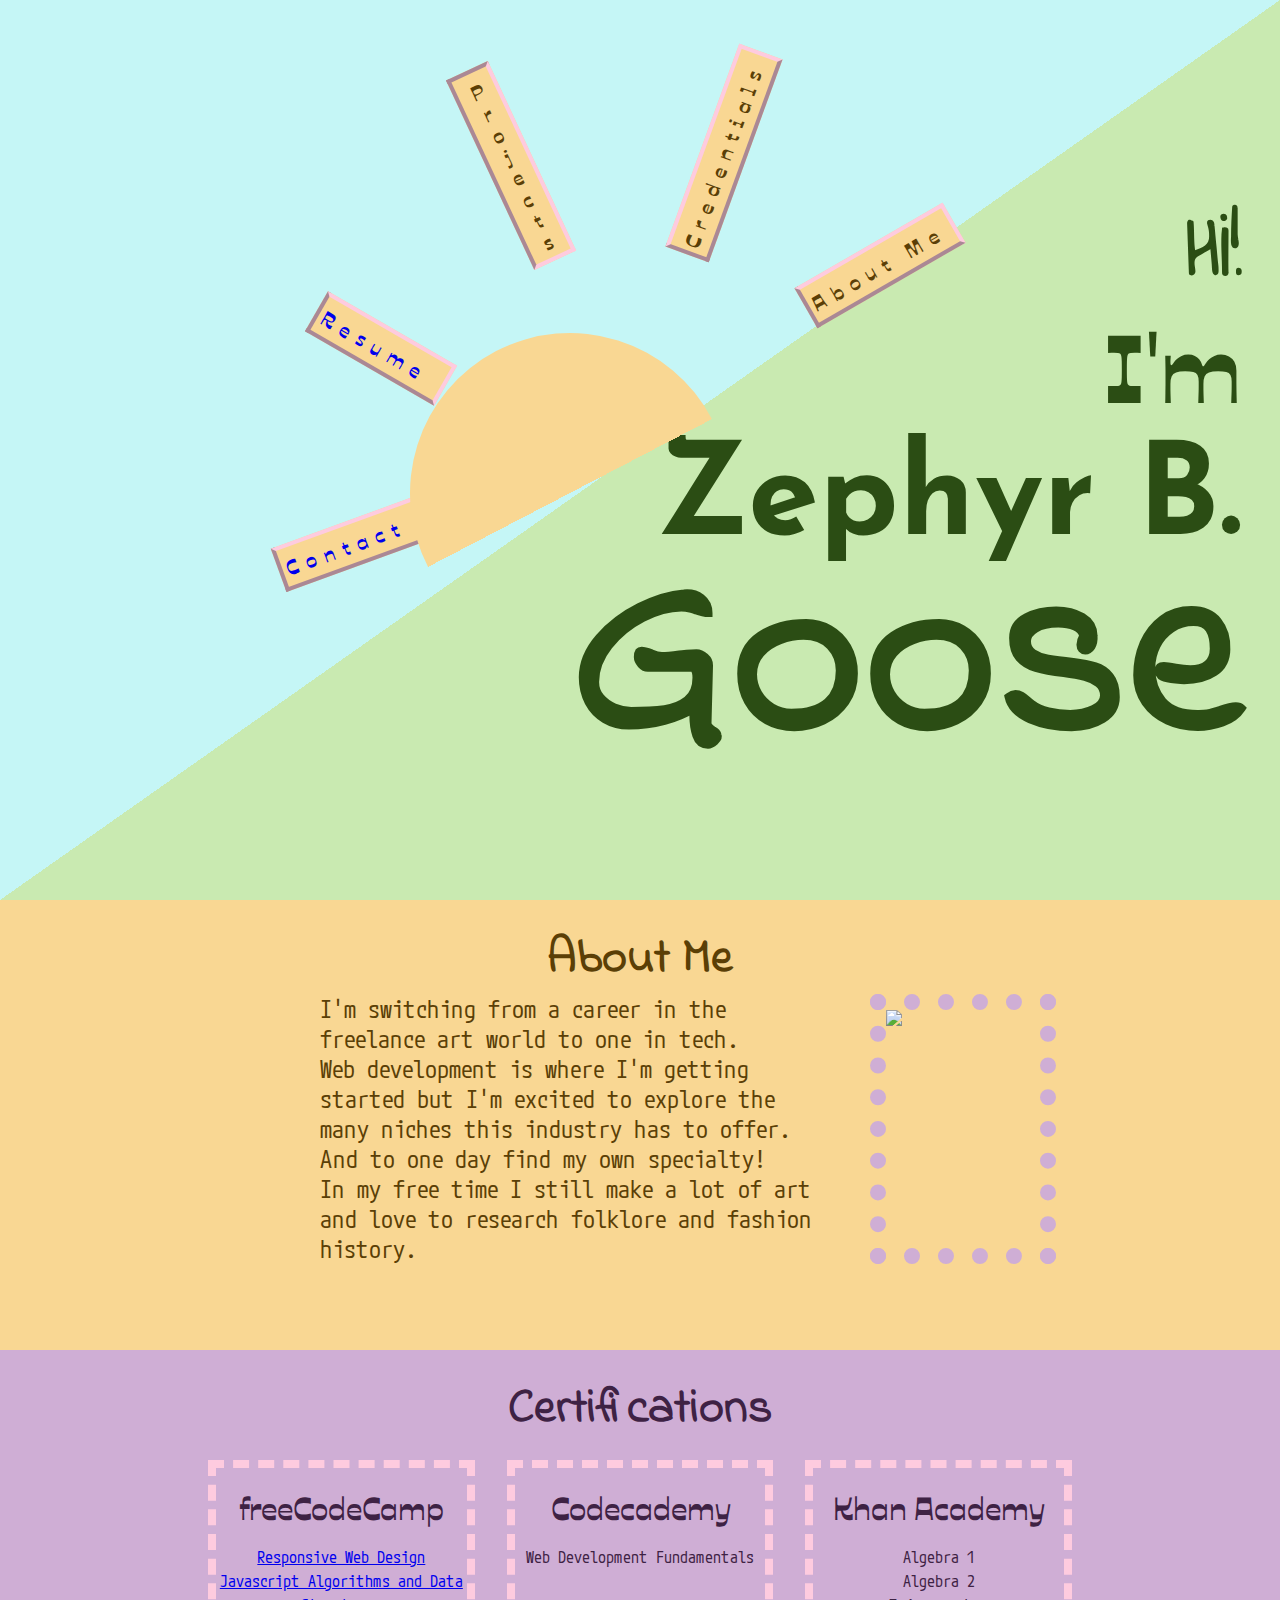
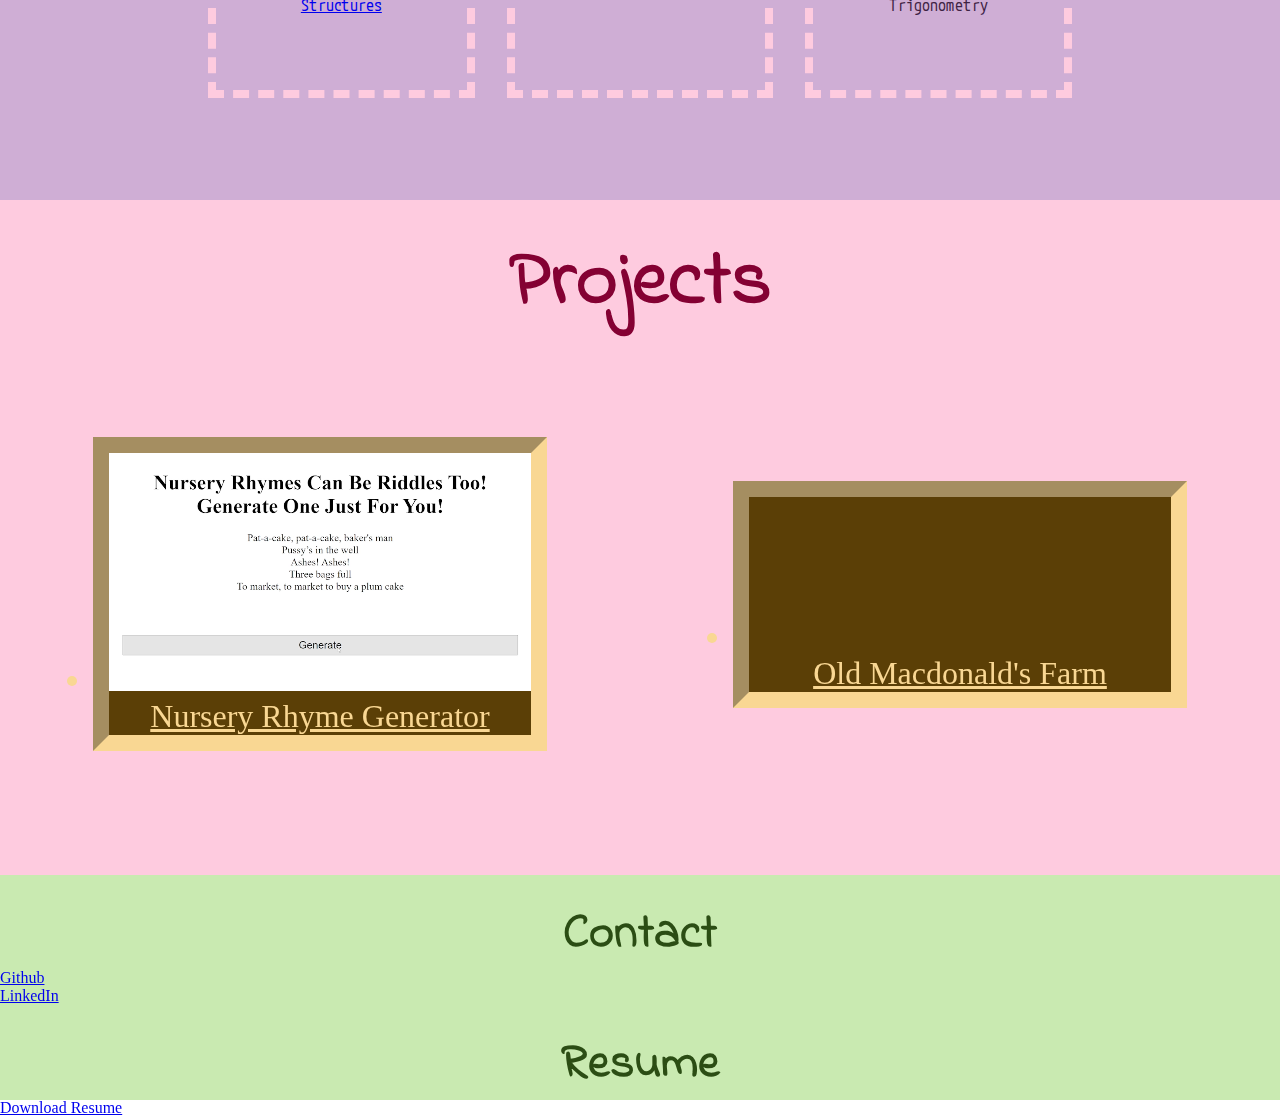
==== index.html @ ecc2b5ef "Remove php form template (for now)" ====
<!DOCTYPE html>
<html lang="en">
    <head>
        <title>Zephyr B. Goose Portfolio</title>
        <meta charset="UTF-8">
        <meta name="viewport" content="width=device-width, initial-scale=1">
        <link rel="stylesheet" href="./styles.css">
        <link rel="preconnect" href="https://fonts.googleapis.com">
<link rel="preconnect" href="https://fonts.gstatic.com" crossorigin>
<link href="https://fonts.googleapis.com/css2?family=Indie+Flower&family=Josefin+Sans:ital,wght@0,100..700;1,100..700&family=M+PLUS+1+Code:wght@100..700&family=Ojuju:wght@200..800&family=Shadows+Into+Light&display=swap" rel="stylesheet">
    </head>
    <body>
        <header>
            <section class="sun">
            <nav>
                <ul>
                    <li id="about-nav">About Me</li>
                    <li id="credentials-nav">Credentials</li>
                    <li id="projects-nav">Projects
                    </li>
                    <li id="resume-nav"><a href="./images/Zephyr Goose Resume.pdf">Resume</a></li>
                    <li id="contact-nav"><a href="./contact/contact.html">Contact</a></li>
                </ul>
            </nav>
            <div id="sun-circle"></div>
        </section>
            <h1>
                Hi!
                <br>
                 <span id="im">I'm</span> 
                 <br>
                 <span id='zephyr'>Zephyr B. 
                    <br>
                    <span id="goose">Goose</span></h1>
                 </h1>
        </header>
        <main>
            <section id="about">
                <h2>About Me</h2>
                <article>
                <p>I'm switching from a career in the freelance art world to one in tech.
                    <br>
                    Web development is where I'm getting started 
                    but I'm excited to explore the many niches this industry has to offer. 
                    And to one day find my own specialty!
                    <br>
                    In my free time I still make a lot of art 
                    and love to research folklore and fashion history.
                </p>
                <img id="headshot" src="./images/me/portfolio-pic.jpg">
            </article>
            </section>
            <section id="certifications">
                <h2>Certifications</h2>
                <article id="credentials-block">
                    <div id="freecodecamp">
                        <h3>freeCodeCamp</h3>
                        <ul>
                            <li>
                                <a href="https://www.freecodecamp.org/certification/zephyrbgoose/responsive-web-design">Responsive Web Design</a>
                            </li>
                            <li>
                                <a href="https://www.freecodecamp.org/certification/zephyrbgoose/javascript-algorithms-and-data-structures">Javascript Algorithms and Data Structures</a>
                            </li>
                        </ul>
                    </div>
                    <div id="codecademy">
                    <h3>Codecademy</h3>
                    <ul>
                        <li>Web Development Fundamentals</li>
                    </ul>
                </div>
        
                <div id="khanacademy">
                    <h3>Khan Academy</h3>
                    <ul>
                        <li>Algebra 1</li>
                        <li>Algebra 2</li>
                        <li>Trigonometry</li>
                    </ul>
                </div>
            </article>
            </section>
            <section id="projects">
                <h2>Projects</h2>
                <ul>
                    <li>
                        <a href='./clownBlessingsGenerator/index.html'>
<!--a href='https://github.com/ZephyrBGoose/clownBlessingsGenerator/tree/main'
                        target="_blank"-->
                        <video loop autoplay muted class="video">
                            <source src="./images/projects/riddleGenerator.mp4" type="video/mp4">
                        </video>
                        
                            Nursery Rhyme Generator
                        </a></li>
                    <li>
                        <a href="./old macdonald's farm/index.html">
                        <!--a href='https://github.com/ZephyrBGoose/Old-Macdonald-s-Farm/tree/main'
                        target="_blank"-->
                        <video loop autoplay muted class="video">
                            <source src="./images/projects/oldMacDonald.mp4" type="video/mp4">
                        </video>
                            Old Macdonald's Farm
                        </a></li>
                </ul>
                <img id="fullbody">
            </section>
        </main>
        <footer>
            <section id="contact">
                <h2>Contact</h2>
                <div id="email">
                </div>
                <div id="socials">
                    <ul>
                        <li><a href='https://github.com/ZephyrBGoose/'>Github</a></li>
                        <li><a href='https://www.linkedin.com/in/zephyrbgoose'>LinkedIn</a></li>
                    </ul>
                </div>
            </section>
            <section id="resume">
                <h2>Resume</h2>
                <a href="./images/Zephyr Goose Resume.pdf" target="_blank">Download Resume</a>
            </section>
        </footer>
        <script src="./script.js"></script>
    </body>
</html>

<!--https://www.codementor.io/learn-programming/12-important-things-to-include-in-web-dev-portfolios-->
---- styles.css ----
:root {
    --light-orange: #f9d793;
    --light-blue: #c5f6f6;
    --light-green: #c9eab1;
    --light-purple: #cfaed5;
    --light-pink: #fecbdf;
    /*dark colors*/
    --dark-orange: #5B3F06;
    --dark-blue: #115555;
    --dark-green: #2B4D14;
    --dark-purple: #3E2244;
    --dark-pink: #840133;
    /*fonts*/
    --normal: 'M PLUS 1 Code', monospace;
    --hand-written-1: 'Indie Flower', cursive; 
    --hand-written-2: 'Shadows Into Light', cursive;
    --block-1: 'Ojuju', sans-serif;
    --block-2: 'Josefin Sans', sans-serif;
    overflow-x: hidden;
    margin: 0;

}

* {
    margin: 0;
    padding: 0;
    vertical-align: baseline;
    background: transparent;
    font-size: 16px;
}


/*header*/

header {
    background-color: var(--light-blue);
    color: var(--dark-blue);
    height: 100vh;
    background-image: linear-gradient(to bottom right, var(--light-blue) 50%, var(--light-green) 50%);
    
}

nav {
    display: inline;
    position: absolute;
    font-family: var(--block-1);
}

nav ul {
    margin: 0 5rem;
    height: 100vh;
}

nav ul li {
    writing-mode: vertical-rl;
text-orientation: upright;
letter-spacing: -0.4rem;
border: 0.25rem inset var(--light-pink);
display: inline;
background-color: var(--light-orange);
    color: var(--dark-orange);
    rotate: -45deg;
    margin: 0 5rem;
    position: relative;
    padding: 0.25rem;
}

nav ul li, nav ul li a {
    font-size: 1.3rem;
    text-decoration: none;
    padding-bottom: 0.5rem;
    font-weight: bold;
}

#about-nav {
    rotate: -120deg;
    right: -73%;
    top: 10%;
    writing-mode: sideways;
    text-orientation: initial;
    letter-spacing: 0.5rem;
}

#credentials-nav {
    rotate: -160deg;
    right: -38%;
    writing-mode: sideways;
    text-orientation: initial;
    letter-spacing: 0.5rem;
}

#projects-nav {
    rotate: -25deg;
    right: 2.5%;
    top: 1%;
    writing-mode: vertical-rl;
text-orientation: upright;
letter-spacing: -0.4rem;
}

#resume-nav {
    rotate: -60deg;
    left: -35%;
    top: 18%;
    writing-mode: sideways;
    text-orientation: initial;
    letter-spacing: 0.5rem;
}

#contact-nav {
    rotate: -110deg;
    left: -58%;
    top: 40%;
    writing-mode: sideways;
text-orientation: initial;
letter-spacing: 0.5rem;
}

.sun {
    height: 100vh;
    width: 100vw;
    position: relative;
    top: 5%;
    right: 5%;
}

#sun-circle {
    width: 20rem;
    height: 20rem;
    border-radius: 50%;
    z-index: 1;
    position: relative;
    top: 32%;
    left: 37%;
    background-image: linear-gradient(to bottom right, var(--light-orange) 50%, transparent 50%);
    rotate: 17.5deg;
}

h1 {
    color: var(--dark-green);
    font-size: 5rem;
    text-align: right;
    position: relative;
    top: -80vh;
    right: 3vw;
    width: 100vw;
    height: 100vh;
    font-family: var(--hand-written-2);
}

#im {
    font-size: 6rem;
    font-family: var(--block-1);
    line-height: 0.75;
}

#zephyr {
    font-size: 8rem;
    font-family: var(--block-2);
    line-height: 1;
}

#goose {
    font-size: 16rem;
    font-family: var(--hand-written-1);
    line-height: 0.75;
}

/*main*/



h2 {
    margin-top: 0;
    padding-top: 1.5rem;
    font-size: 3rem;
    font-family: var(--hand-written-1);
    text-align: center;
}

img {
    width: 12%;
}

#about {
    background-color: var(--light-orange);
    color: var(--dark-orange);
    height: 50vh;
}

#about article {
    display: flex;
    
}

#about p {
    width: 40%;
    position: relative;
    left: 25%;
    font-family: var(--normal);
    font-size: 1.5rem;
}

#about img {
    position: relative;
    left: 28%;
    top: -20%;
    border: 1rem dotted var(--light-purple);
}

#certifications {
    background-color: var(--light-purple);
    color: var(--dark-purple);
    height: 50vh;
}

#credentials-block {
    width: 70%;
    height: 60%;
    display: flex;
    margin: 0 auto;
}

#credentials-block div {
    width: 33%;
    border: 0.5rem dashed var(--light-pink);
    margin: 1rem;
    text-align: center;
    list-style: none;
    padding-bottom: 1rem;
}

h3 {
    font-size: 2rem;
    font-family: var(--block-1);
    padding: 1rem;
}

#credentials-block ul {
    list-style-type: none;
}

#credentials-block li {
    font-size: 1rem;
    font-family: var(--normal);
    line-height: 1.5rem;
}

#projects {
    background-color: var(--light-pink);
    color: var(--dark-pink);
    height: 75vh;
}

#projects h2 {
    font-size: 5rem;
}

#projects ul {
    display: flex;
    justify-content: space-around;
    align-items: center;
    padding-bottom: 5rem;
    height: 75%;
}

#projects ul li {
    width: 33%;
    font-size: 2rem;
    text-align: center;
    border: 1rem inset var(--light-orange);
    background-color: var(--dark-orange);
    color: var(--light-orange);
}

#projects ul li a {
    font-size: 2rem;
    color: var(--light-orange);
}

#projects ul li a:visited {
    color: var(--light-orange)
}

video {
    width: 100%;
}

footer {
    background-color: var(--light-green);
    color: var(--dark-green);
    height: 25vh;
}
/*orange purple pink green*/
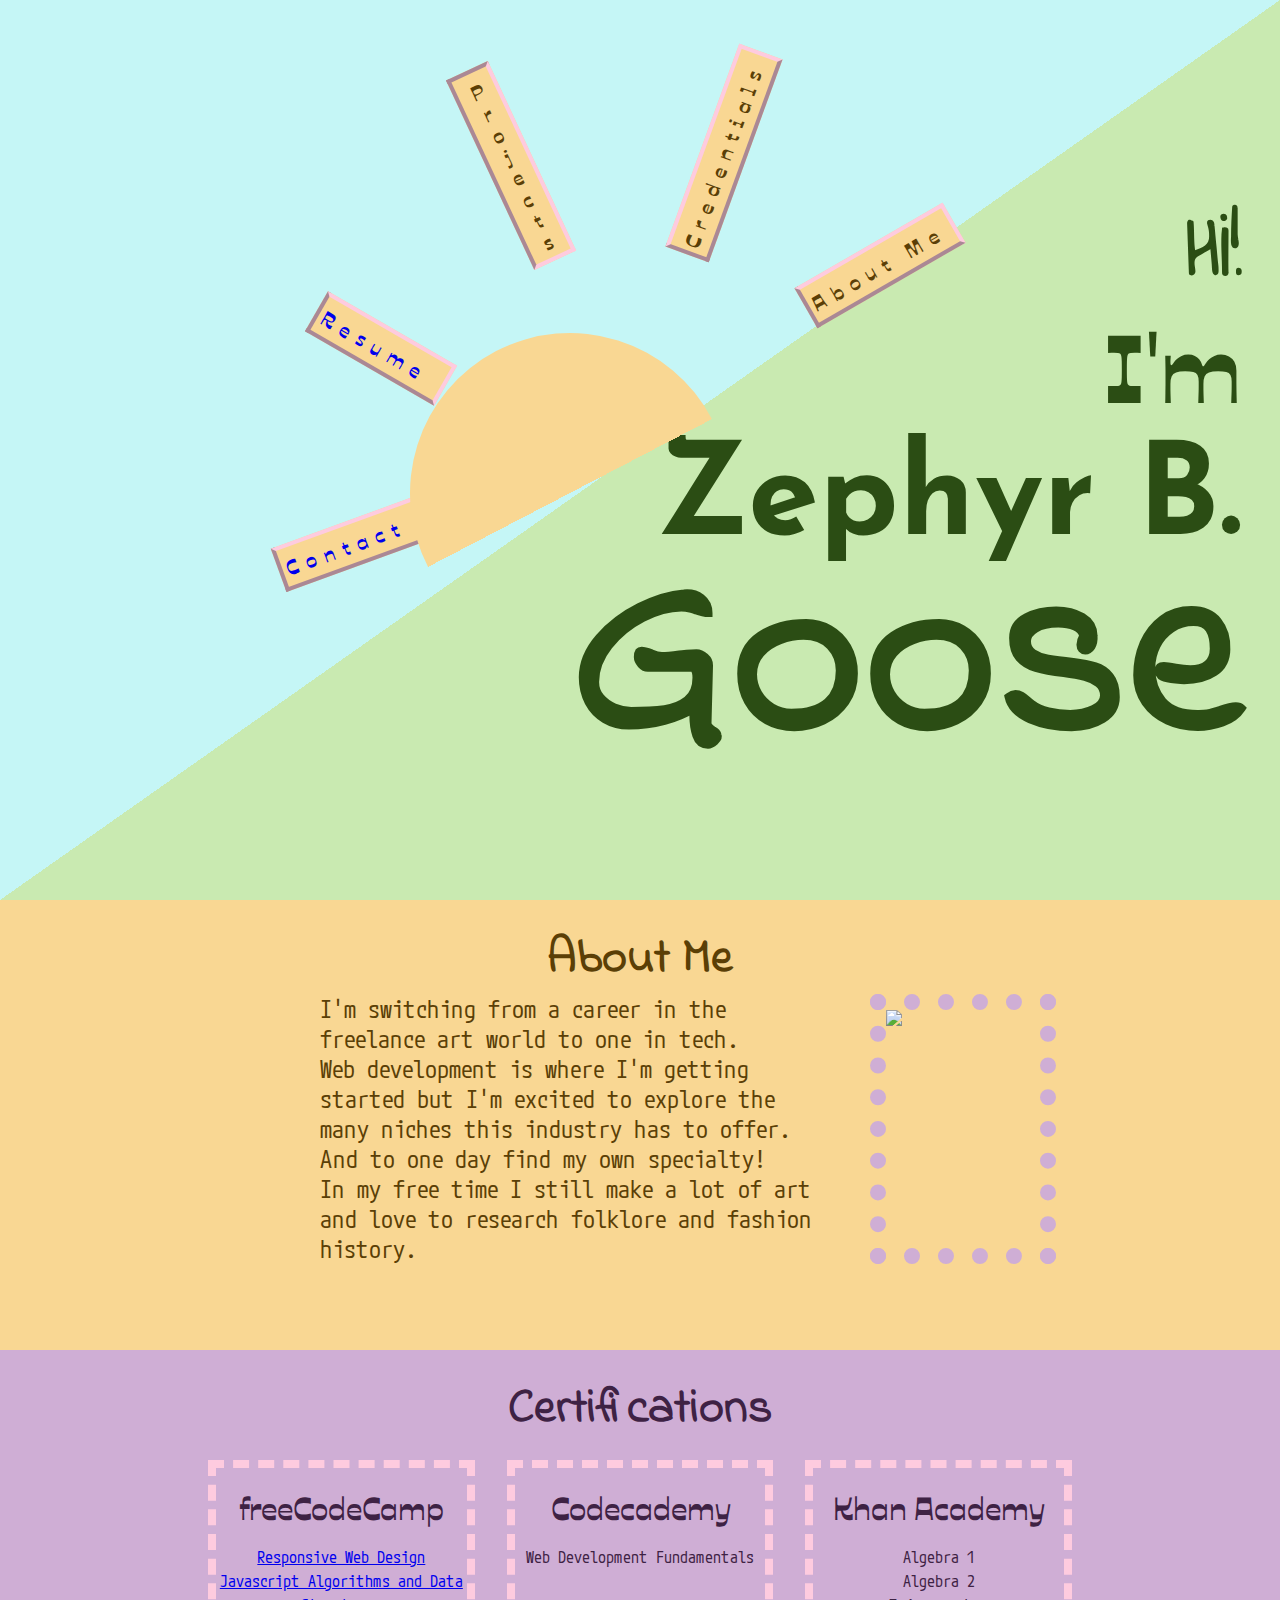
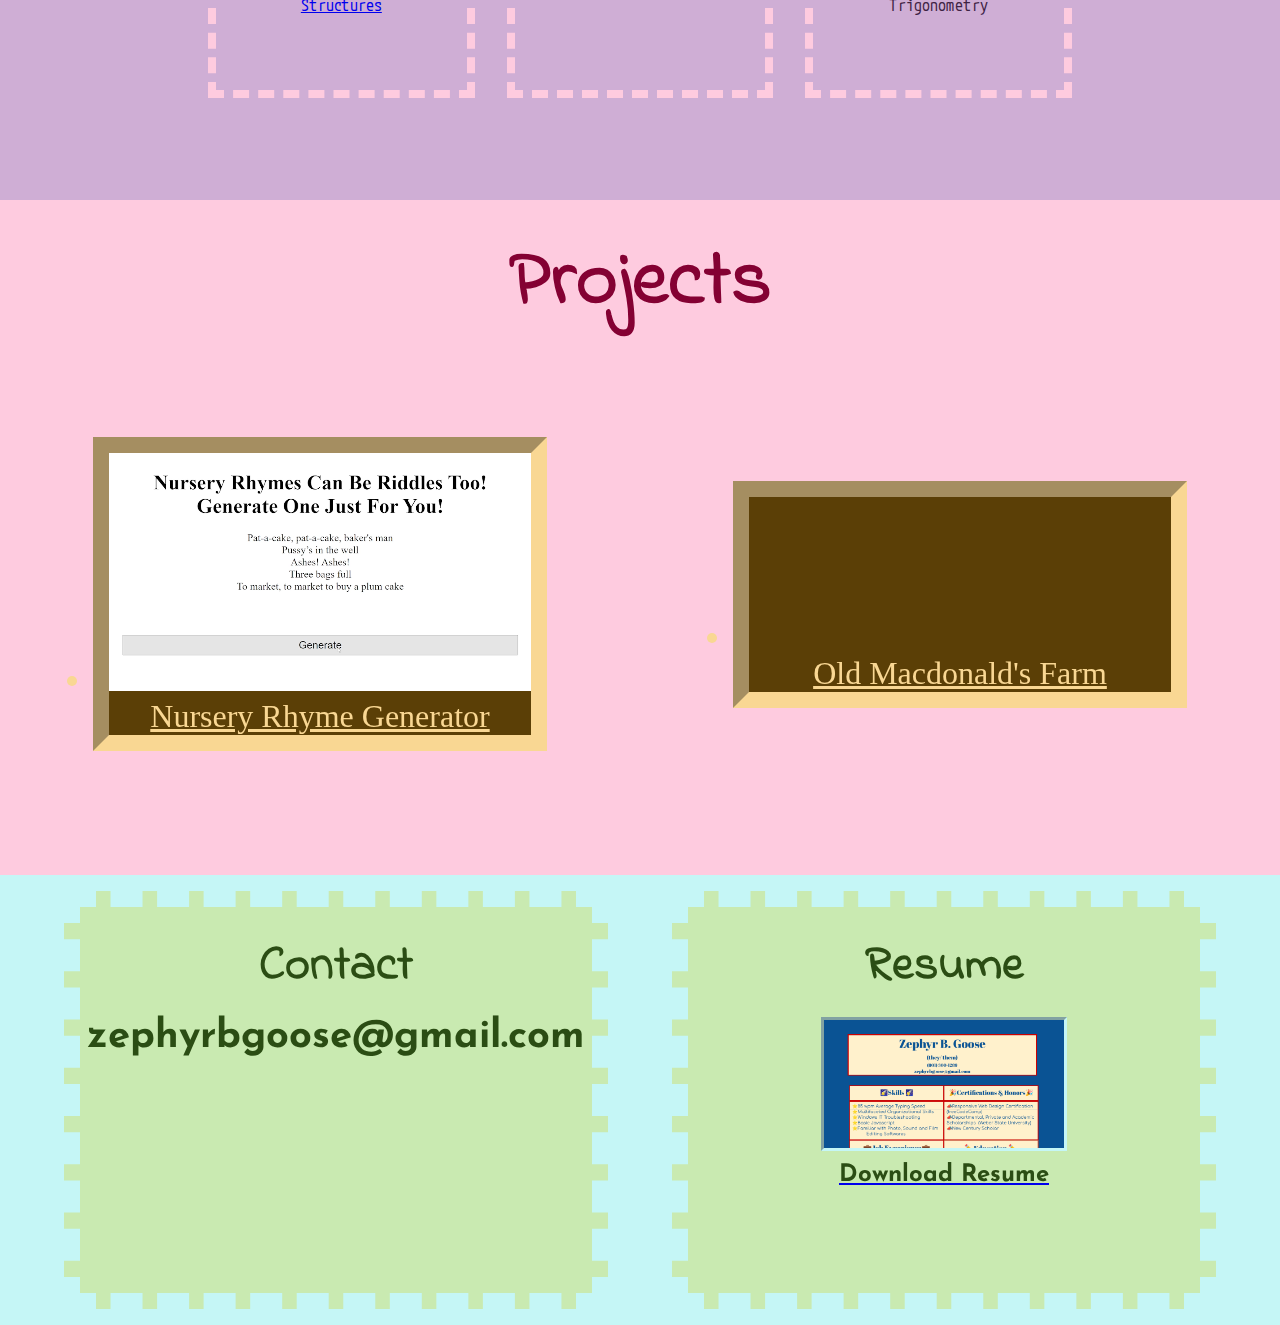
==== commit 699ac820: "Style Contact" ====
--- a/index.html
+++ b/index.html
@@ -5,6 +5,7 @@
         <meta charset="UTF-8">
         <meta name="viewport" content="width=device-width, initial-scale=1">
         <link rel="stylesheet" href="./styles.css">
+        <script src="https://kit.fontawesome.com/7a46739ce7.js" crossorigin="anonymous"></script>
         <link rel="preconnect" href="https://fonts.googleapis.com">
 <link rel="preconnect" href="https://fonts.gstatic.com" crossorigin>
 <link href="https://fonts.googleapis.com/css2?family=Indie+Flower&family=Josefin+Sans:ital,wght@0,100..700;1,100..700&family=M+PLUS+1+Code:wght@100..700&family=Ojuju:wght@200..800&family=Shadows+Into+Light&display=swap" rel="stylesheet">
@@ -111,17 +112,21 @@
             <section id="contact">
                 <h2>Contact</h2>
                 <div id="email">
+                    <h3>zephyrbgoose@gmail.com</h3>
                 </div>
                 <div id="socials">
-                    <ul>
-                        <li><a href='https://github.com/ZephyrBGoose/'>Github</a></li>
-                        <li><a href='https://www.linkedin.com/in/zephyrbgoose'>LinkedIn</a></li>
-                    </ul>
+                    <a href='https://github.com/ZephyrBGoose/'><i class="fa-brands fa-square-github"></i></a>
+                    <a href='https://www.linkedin.com/in/zephyrbgoose'><i class="fa-brands fa-linkedin"></i></a>
                 </div>
             </section>
             <section id="resume">
                 <h2>Resume</h2>
-                <a href="./images/Zephyr Goose Resume.pdf" target="_blank">Download Resume</a>
+                <a href="./images/Zephyr Goose Resume.pdf" target="_blank">
+                    <figure>
+                        <img src="./images/resume-thumbnail.png" alt="resume-thumbnail" id="resume-thumbnail">
+                        <figcaption>Download Resume</figcaption>
+                    </figure>
+                </a>
             </section>
         </footer>
         <script src="./script.js"></script>
--- a/styles.css
+++ b/styles.css
@@ -230,7 +230,7 @@
     padding-bottom: 1rem;
 }
 
-h3 {
+#credentials-block h3 {
     font-size: 2rem;
     font-family: var(--block-1);
     padding: 1rem;
@@ -287,8 +287,68 @@
 }
 
 footer {
+    background-color: var(--light-blue);
+    color: var(--dark-green);
+    height: 50vh;
+    display: flex;
+    justify-content: space-evenly;
+    text-align: center;
+    font-family: var(--block-2);
+}
+
+footer h2 {
+    padding-bottom: 1rem;
+}
+
+footer section {
+    width: 40%;
+    border: 1rem dashed var(--light-blue);
     background-color: var(--light-green);
-    color: var(--dark-green);
-    height: 25vh;
-}
-/*orange purple pink green*/+    margin: 1rem 0;
+}
+
+footer section h3 {
+    font-size: 2.5rem;
+}
+
+.fa-brands {
+    font-size: 3rem;
+    margin:  1rem 2rem;
+    color: var(--dark-green);
+}
+
+.fa-brands:hover {
+    color: white;
+}
+
+.fa-brands:visited {
+    color: var(--dark-green);
+}
+
+#resume a {
+    justify-self: center;
+}
+
+#resume-thumbnail {
+    width: 15rem;
+    height: 8rem;
+    object-fit: cover;
+    object-position: 100% 0;
+    border: 0.2rem inset var(--light-blue)
+}
+
+
+figcaption {
+    margin-top: 0.5rem;
+    color: var(--dark-green);
+    font-size: 1.5rem;
+    font-weight: bold;
+}
+
+figcaption:hover {
+    color: white;
+}
+
+figcaption:visited {
+    color: var(--dark-green);
+}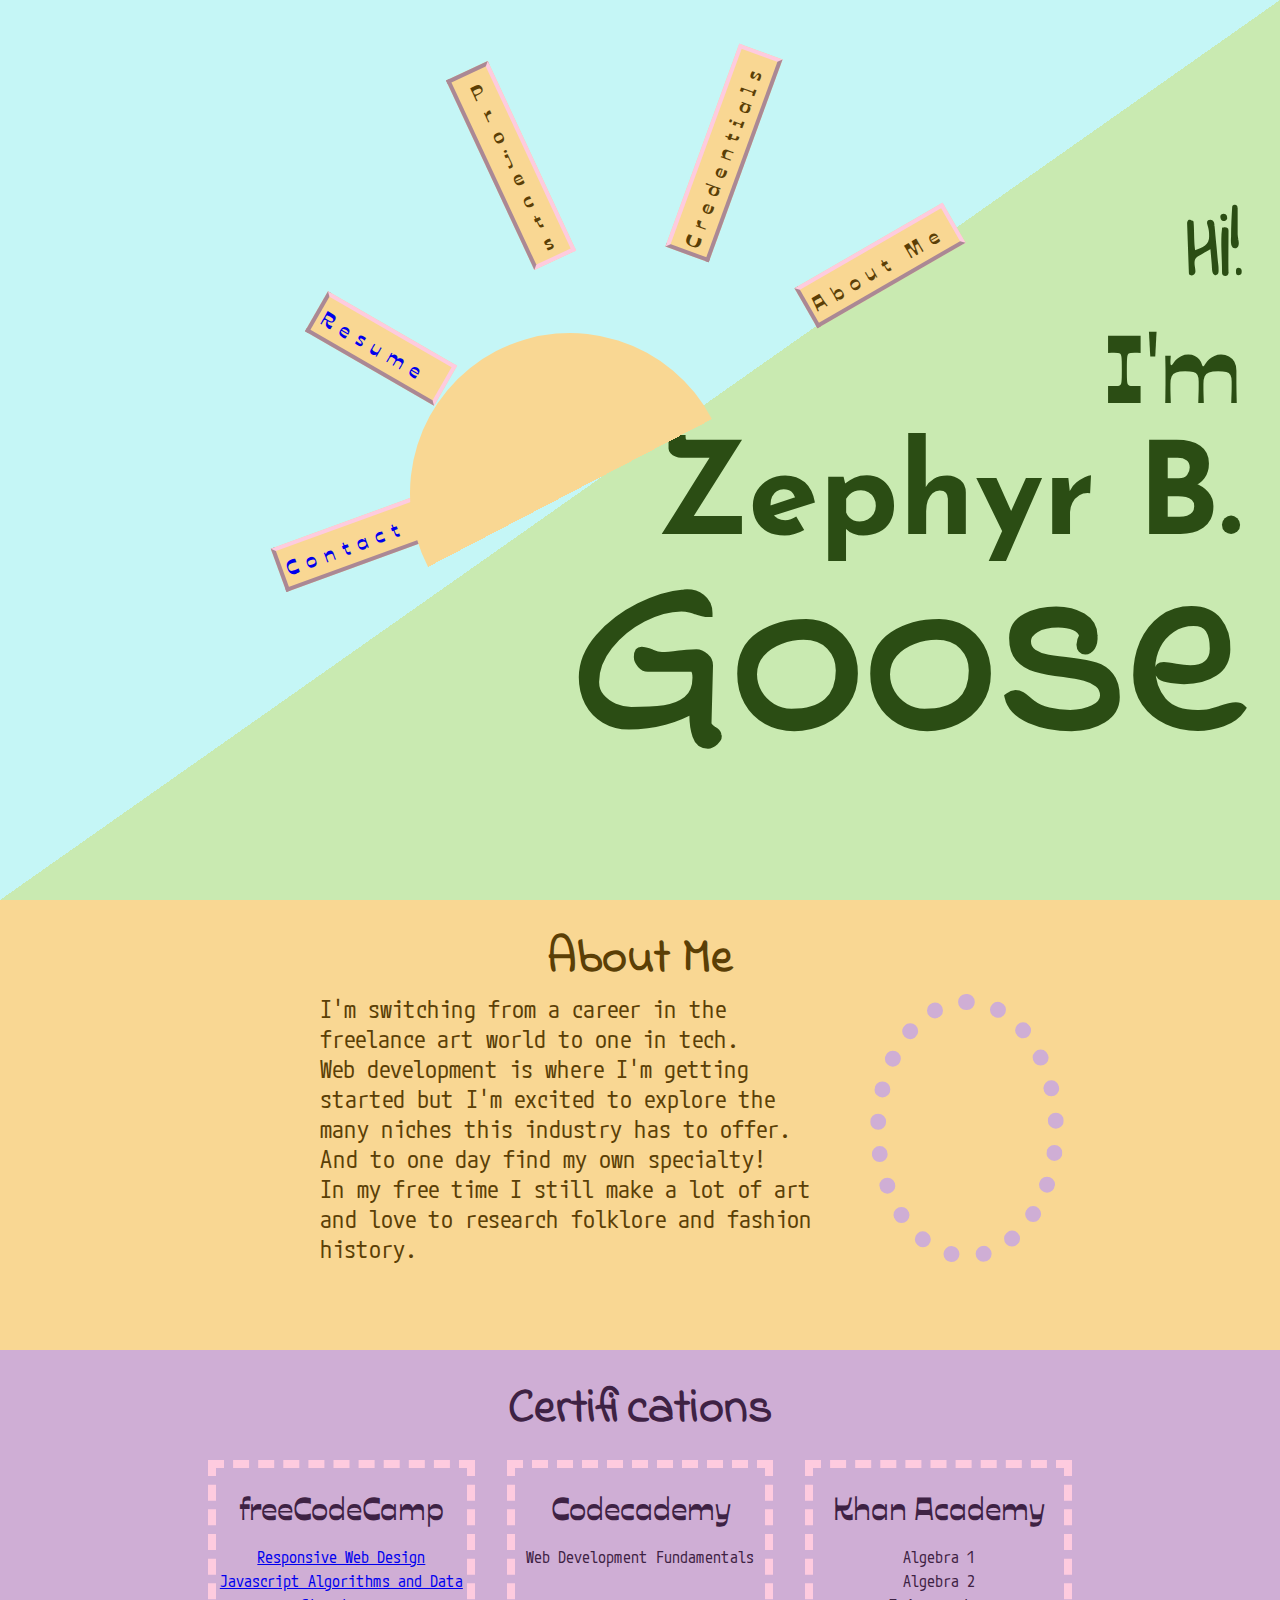
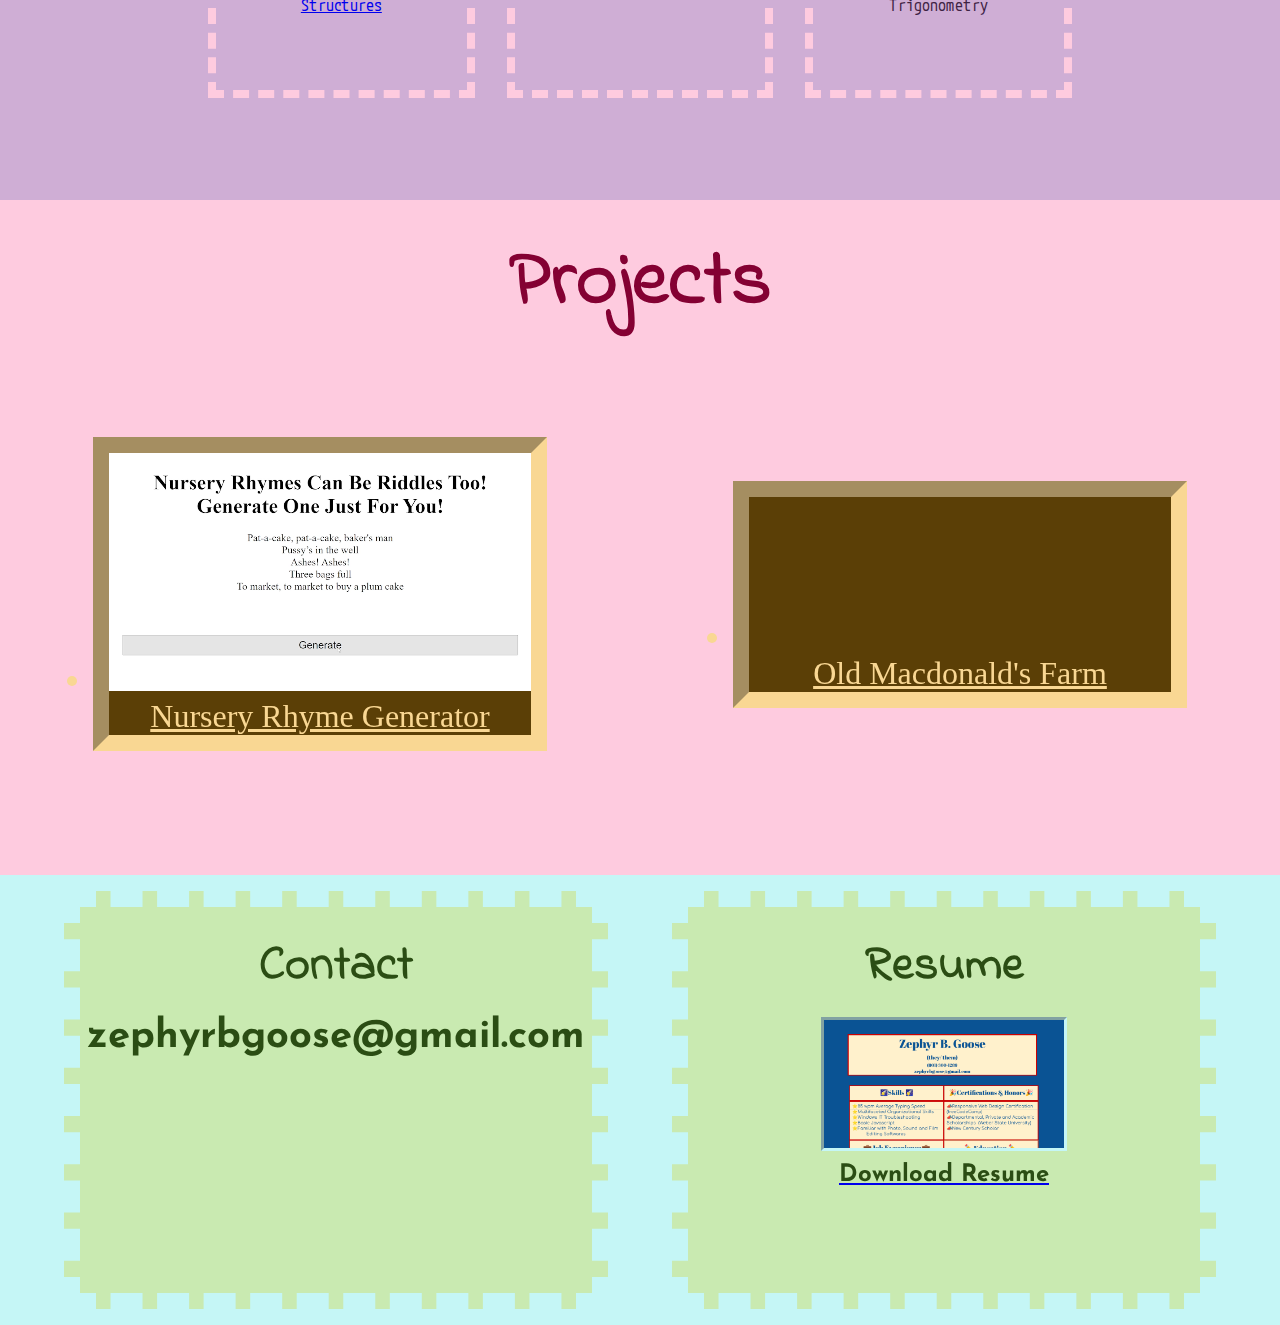
==== commit 95d407af: "Fix Profile Pic" ====
--- a/index.html
+++ b/index.html
@@ -15,12 +15,12 @@
             <section class="sun">
             <nav>
                 <ul>
-                    <li id="about-nav">About Me</li>
-                    <li id="credentials-nav">Credentials</li>
-                    <li id="projects-nav">Projects
+                    <li id="about-nav" class="sun-beam">About Me</li>
+                    <li id="credentials-nav" class="sun-beam">Credentials</li>
+                    <li id="projects-nav" class="sun-beam">Projects
                     </li>
-                    <li id="resume-nav"><a href="./images/Zephyr Goose Resume.pdf">Resume</a></li>
-                    <li id="contact-nav"><a href="./contact/contact.html">Contact</a></li>
+                    <li id="resume-nav" class="sun-beam"><a href="./images/Zephyr Goose Resume.pdf">Resume</a></li>
+                    <li id="contact-nav" class="sun-beam"><a href="./contact/contact.html">Contact</a></li>
                 </ul>
             </nav>
             <div id="sun-circle"></div>
@@ -129,7 +129,7 @@
                 </a>
             </section>
         </footer>
-        <script src="./script.js"></script>
+        <script src="./script.js" async></script>
     </body>
 </html>
 
--- a/styles.css
+++ b/styles.css
@@ -206,6 +206,8 @@
     left: 28%;
     top: -20%;
     border: 1rem dotted var(--light-purple);
+    border-radius: 50%;
+    padding: 0.25rem;
 }
 
 #certifications {
@@ -351,4 +353,4 @@
 
 figcaption:visited {
     color: var(--dark-green);
-}+}
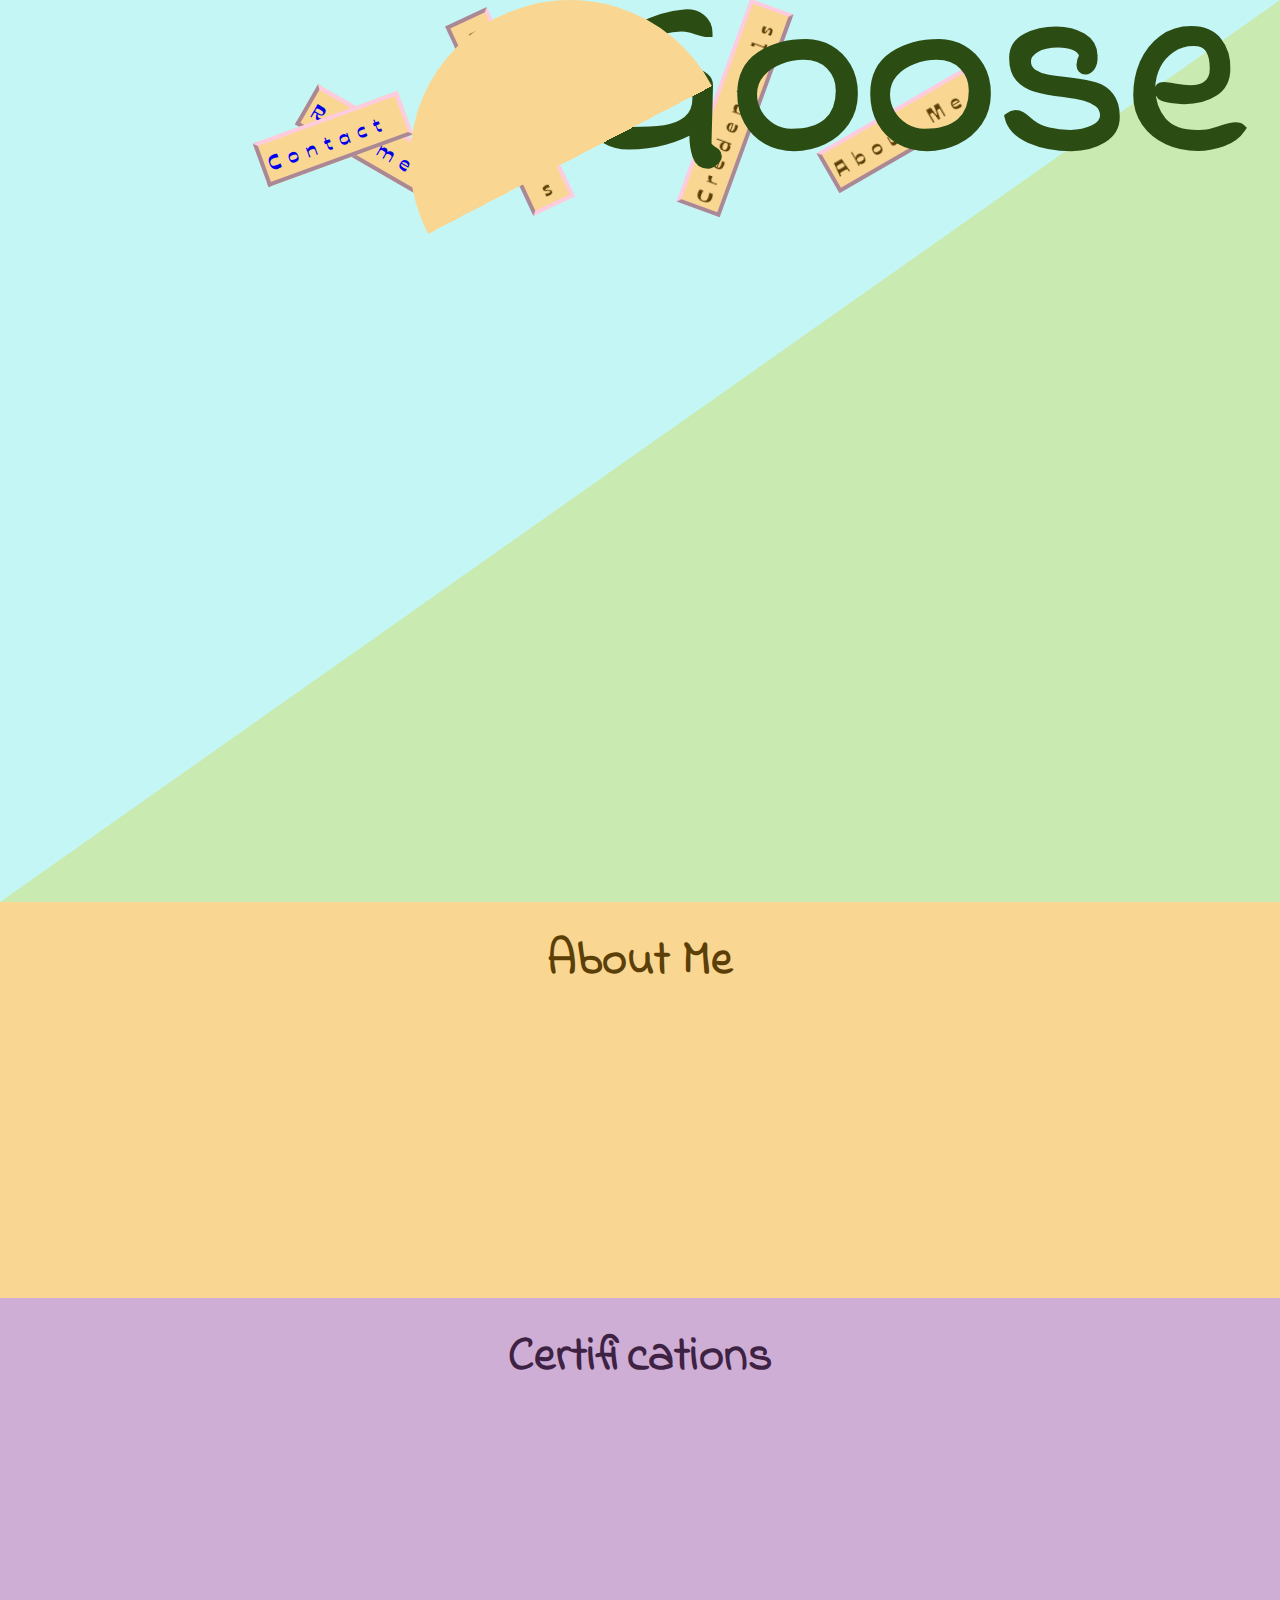
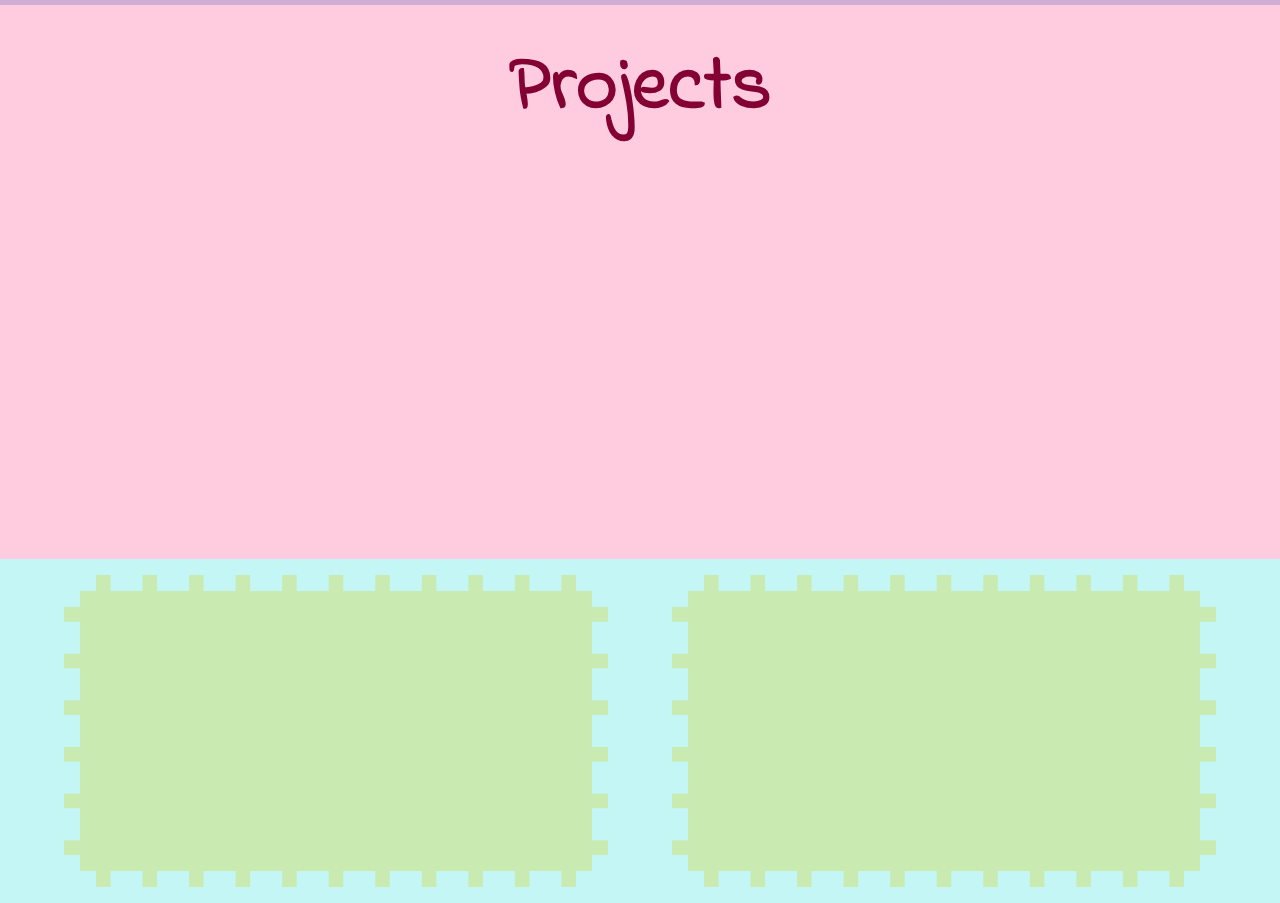
==== commit dcf7c4ad: "Format media queries through tablet except for header" ====
--- a/index.html
+++ b/index.html
@@ -48,7 +48,9 @@
                     In my free time I still make a lot of art 
                     and love to research folklore and fashion history.
                 </p>
-                <img id="headshot" src="./images/me/portfolio-pic.jpg">
+                <figure>
+                    <img id="headshot" src="./images/me/portfolio-pic.jpg">
+                </figure>
             </article>
             </section>
             <section id="certifications">
@@ -84,6 +86,7 @@
             </section>
             <section id="projects">
                 <h2>Projects</h2>
+                <article>
                 <ul>
                     <li>
                         <a href='./clownBlessingsGenerator/index.html'>
@@ -106,20 +109,24 @@
                         </a></li>
                 </ul>
                 <img id="fullbody">
+            </article>
             </section>
         </main>
         <footer>
             <section id="contact">
+            <article>
                 <h2>Contact</h2>
                 <div id="email">
-                    <h3>zephyrbgoose@gmail.com</h3>
+                    <h3>zephyrbgoose<span></span>@gmail.com</h3>
                 </div>
                 <div id="socials">
                     <a href='https://github.com/ZephyrBGoose/'><i class="fa-brands fa-square-github"></i></a>
                     <a href='https://www.linkedin.com/in/zephyrbgoose'><i class="fa-brands fa-linkedin"></i></a>
                 </div>
+            </article>
             </section>
             <section id="resume">
+                <article>
                 <h2>Resume</h2>
                 <a href="./images/Zephyr Goose Resume.pdf" target="_blank">
                     <figure>
@@ -127,6 +134,7 @@
                         <figcaption>Download Resume</figcaption>
                     </figure>
                 </a>
+            </article>
             </section>
         </footer>
         <script src="./script.js" async></script>
--- a/styles.css
+++ b/styles.css
@@ -1,4 +1,6 @@
 :root {
+    --doc-height: 100%;
+    /*light colors*/
     --light-orange: #f9d793;
     --light-blue: #c5f6f6;
     --light-green: #c9eab1;
@@ -35,8 +37,11 @@
 header {
     background-color: var(--light-blue);
     color: var(--dark-blue);
-    height: 100vh;
+    height: var(--doc-height);
     background-image: linear-gradient(to bottom right, var(--light-blue) 50%, var(--light-green) 50%);
+    position: sticky;
+    z-index: -1;
+    top: 0;
     
 }
 
@@ -48,7 +53,7 @@
 
 nav ul {
     margin: 0 5rem;
-    height: 100vh;
+    height: var(--doc-height);
 }
 
 nav ul li {
@@ -117,7 +122,7 @@
 }
 
 .sun {
-    height: 100vh;
+    height: var(--doc-height);
     width: 100vw;
     position: relative;
     top: 5%;
@@ -144,7 +149,7 @@
     top: -80vh;
     right: 3vw;
     width: 100vw;
-    height: 100vh;
+    height: var(--doc-height);
     font-family: var(--hand-written-2);
 }
 
@@ -168,7 +173,15 @@
 
 /*main*/
 
-
+article {
+    transform: translateX(400%) rotate(3turn);
+    transition: transform 0.4s ease;
+}
+
+
+.show {
+    transform: translateX(0%);
+}
 
 h2 {
     margin-top: 0;
@@ -178,14 +191,11 @@
     text-align: center;
 }
 
-img {
-    width: 12%;
-}
 
 #about {
     background-color: var(--light-orange);
     color: var(--dark-orange);
-    height: 50vh;
+    height: var(--doc-height) / 2;
 }
 
 #about article {
@@ -199,21 +209,30 @@
     left: 25%;
     font-family: var(--normal);
     font-size: 1.5rem;
-}
-
-#about img {
+    padding-bottom: 2rem;
+}
+
+#about figure {
+    width: 15%;
     position: relative;
     left: 28%;
     top: -20%;
+}
+
+#about img {
     border: 1rem dotted var(--light-purple);
     border-radius: 50%;
     padding: 0.25rem;
-}
+    width: 100%;
+
+}
+
+/*about is good until tablet*/
 
 #certifications {
     background-color: var(--light-purple);
     color: var(--dark-purple);
-    height: 50vh;
+    height: var(--doc-height) / 2;
 }
 
 #credentials-block {
@@ -248,10 +267,12 @@
     line-height: 1.5rem;
 }
 
+/*Certifications is good until tablet*/
+
 #projects {
     background-color: var(--light-pink);
     color: var(--dark-pink);
-    height: 75vh;
+    height: var(--doc-height) * 0.75;
 }
 
 #projects h2 {
@@ -288,10 +309,12 @@
     width: 100%;
 }
 
+/*Projects is good until mobile*/
+
 footer {
     background-color: var(--light-blue);
     color: var(--dark-green);
-    height: 50vh;
+    height: var(--doc-height) / 2;
     display: flex;
     justify-content: space-evenly;
     text-align: center;
@@ -310,7 +333,7 @@
 }
 
 footer section h3 {
-    font-size: 2.5rem;
+    font-size: 2rem;
 }
 
 .fa-brands {
@@ -354,3 +377,40 @@
 figcaption:visited {
     color: var(--dark-green);
 }
+
+/*footer needs to change right and the end of laptop*/
+
+@media only screen and (max-width: 1024px) {
+    #about {
+        font-size: 1rem;
+    }
+
+    #certifications h3 {
+        font-size: 1.5rem;
+    }
+
+    #credentials-block {
+        width: auto;
+    }
+    #projects div{
+        box-sizing: border-box;
+        padding: 0.5rem;
+        align-self: space-evenly;
+    }
+    #projects ul li a {
+        font-size: 1.5rem;
+    }
+
+    footer h2{
+        padding-bottom: 0.5rem;
+    }
+
+    footer section h3{
+        font-size: 1.5rem;
+    }
+
+    footer figure {
+        padding-bottom: 0.5rem;
+    }
+}
+
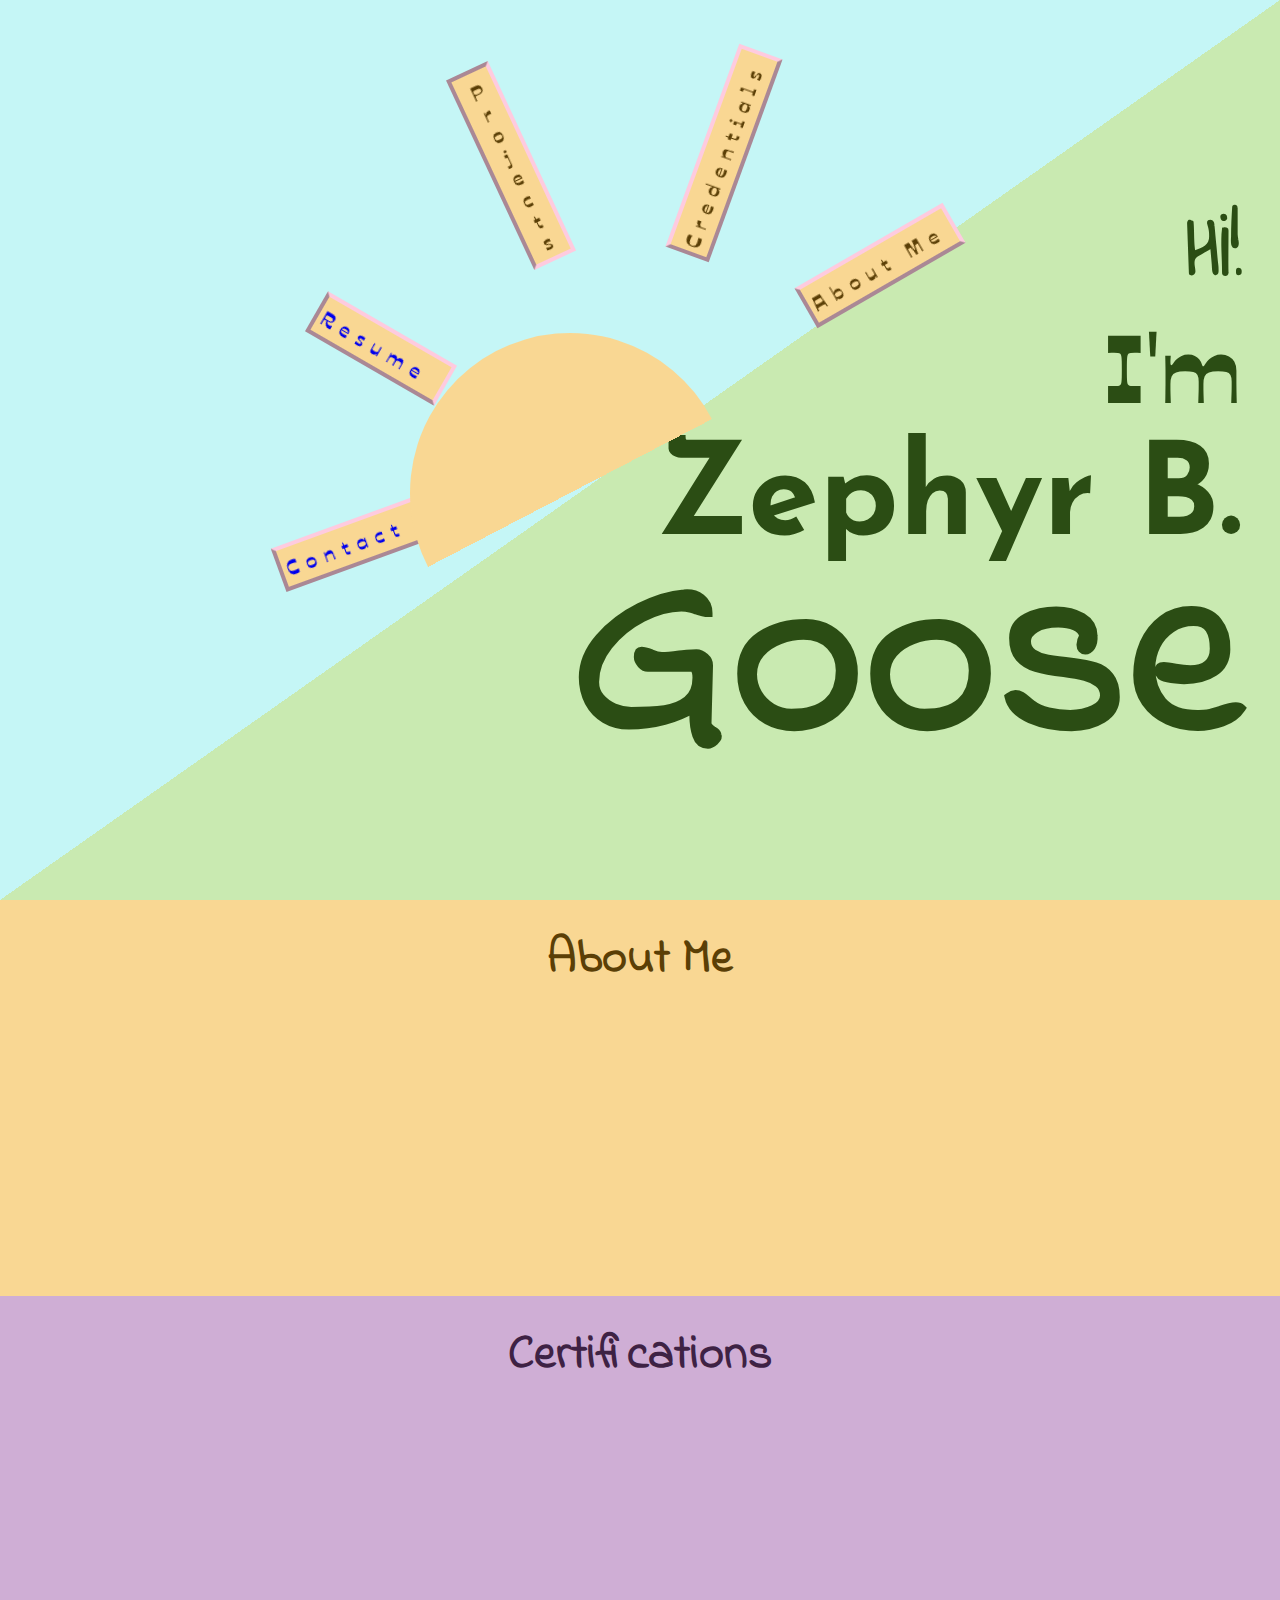
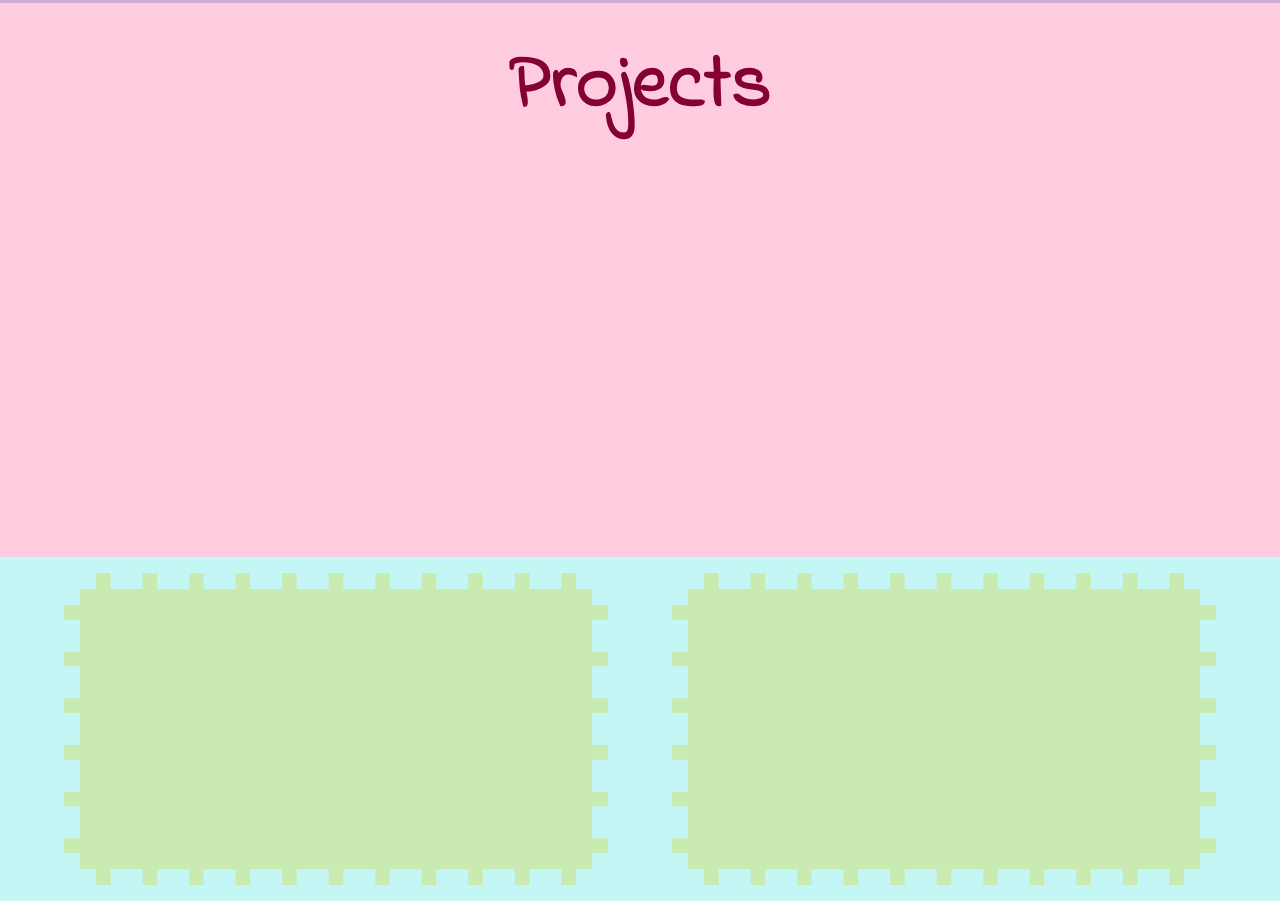
==== commit f235e13c: "Add responsive for mobile (excluding header)" ====
--- a/index.html
+++ b/index.html
@@ -3,7 +3,7 @@
     <head>
         <title>Zephyr B. Goose Portfolio</title>
         <meta charset="UTF-8">
-        <meta name="viewport" content="width=device-width, initial-scale=1">
+        <meta name="viewport" content="width=device-width, initial-scale=1, minimum-scale=1">
         <link rel="stylesheet" href="./styles.css">
         <script src="https://kit.fontawesome.com/7a46739ce7.js" crossorigin="anonymous"></script>
         <link rel="preconnect" href="https://fonts.googleapis.com">
--- a/styles.css
+++ b/styles.css
@@ -1,5 +1,6 @@
 :root {
     --doc-height: 100%;
+    --doc-width: 100%;
     /*light colors*/
     --light-orange: #f9d793;
     --light-blue: #c5f6f6;
@@ -42,6 +43,7 @@
     position: sticky;
     z-index: -1;
     top: 0;
+    width: var(--doc-width);
     
 }
 
@@ -123,7 +125,7 @@
 
 .sun {
     height: var(--doc-height);
-    width: 100vw;
+    width: var(--doc-width);
     position: relative;
     top: 5%;
     right: 5%;
@@ -148,7 +150,7 @@
     position: relative;
     top: -80vh;
     right: 3vw;
-    width: 100vw;
+    width: var(--doc-width);
     height: var(--doc-height);
     font-family: var(--hand-written-2);
 }
@@ -172,6 +174,10 @@
 }
 
 /*main*/
+
+main {
+    width: var(--doc-width);
+}
 
 article {
     transform: translateX(400%) rotate(3turn);
@@ -414,3 +420,86 @@
     }
 }
 
+@media only screen and (max-width: 650px) {
+    #about {
+        font-size: 1rem;
+        height: var(--doc-height) * 2;
+    }
+
+    #about article {
+        flex-direction: column;
+        align-items: center;
+    }
+
+    #about p {
+        width: 80%;
+        left: 5%;
+        padding-bottom: 1rem;
+    }
+
+    #about figure {
+        top: 0;
+        left: 0;
+        width: 25%;
+    }
+
+    #about img {
+        border: 0.5rem dotted var(--light-purple);
+    }
+
+    #credentials {
+        height: var(--doc-height);
+    }
+
+    #credentials-block {
+        flex-direction: column;
+        align-items: center;
+    }
+
+    #credentials-block div {
+        width: 80%;
+    }
+
+    #projects h2 {
+        font-size: 3rem;
+    }
+
+    #projects article {
+        height: 100%;
+    }
+
+    #projects ul{
+        flex-direction: column;
+        justify-content: space-evenly;
+        height: 100%;
+        padding-bottom: 0;
+    }
+
+    #projects ul li {
+        width: 80%;
+        margin: 5%;
+    }
+
+    footer {
+        flex-direction: column;
+        align-items: center;
+    }
+
+    footer section {
+        width: 80%;
+    }
+
+    footer section h3 span::after{
+        content: "\a";
+        white-space: pre;
+    }
+
+    footer figure {
+        width: 80%;
+        margin: 0 auto;
+    }
+
+    #resume-thumbnail {
+        width: 80%;
+    }
+}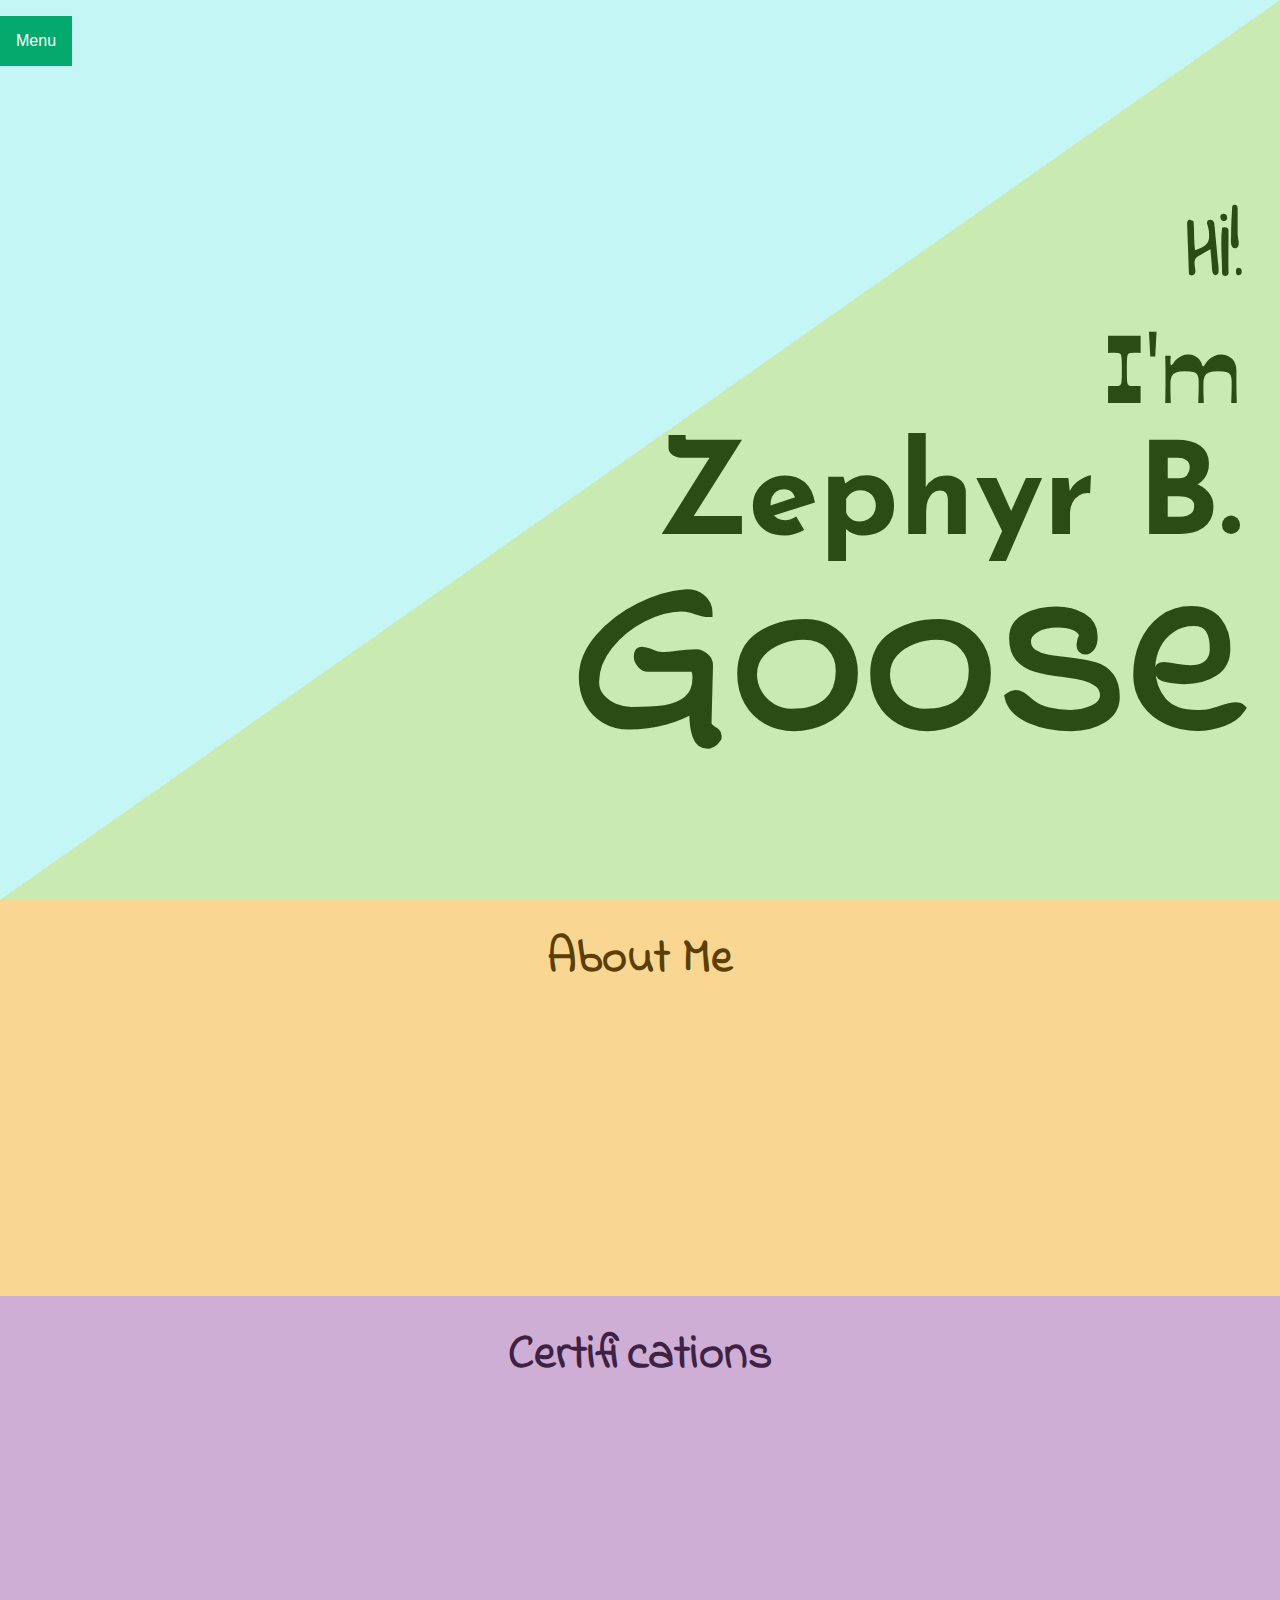
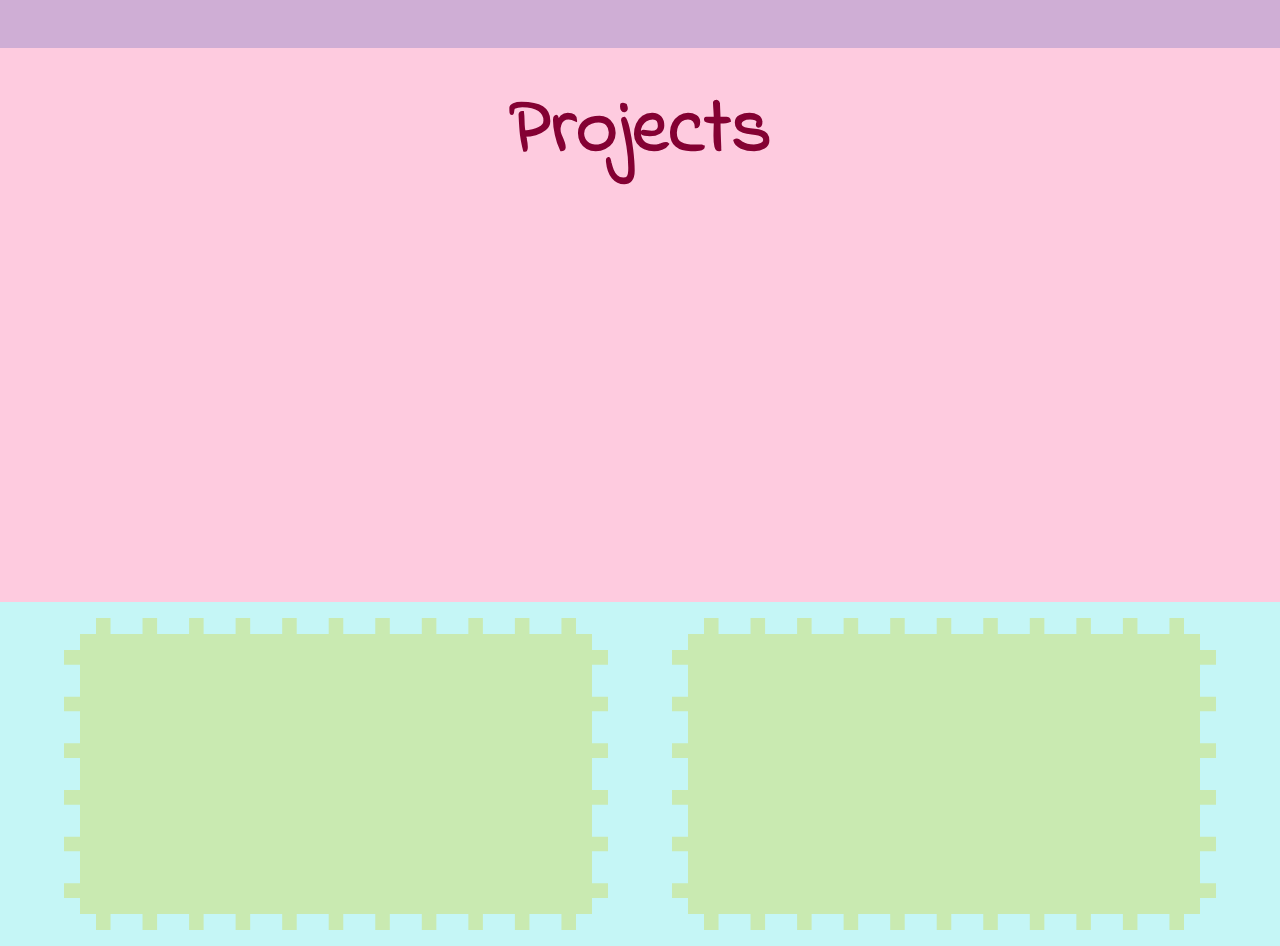
==== commit c8bccbce: "Reformat Nav" ====
--- a/index.html
+++ b/index.html
@@ -9,23 +9,29 @@
         <link rel="preconnect" href="https://fonts.googleapis.com">
 <link rel="preconnect" href="https://fonts.gstatic.com" crossorigin>
 <link href="https://fonts.googleapis.com/css2?family=Indie+Flower&family=Josefin+Sans:ital,wght@0,100..700;1,100..700&family=M+PLUS+1+Code:wght@100..700&family=Ojuju:wght@200..800&family=Shadows+Into+Light&display=swap" rel="stylesheet">
+<link rel="apple-touch-icon" sizes="180x180" href="./favicon_io/apple-touch-icon.png">
+<link rel="icon" type="image/png" sizes="32x32" href="./favicon_io/favicon-32x32.png">
+<link rel="icon" type="image/png" sizes="16x16" href="./favicon_io/favicon-16x16.png">
+<link rel="manifest" href="./favicon_io/site.webmanifest">
     </head>
     <body>
         <header>
-            <section class="sun">
-            <nav>
-                <ul>
-                    <li id="about-nav" class="sun-beam">About Me</li>
-                    <li id="credentials-nav" class="sun-beam">Credentials</li>
-                    <li id="projects-nav" class="sun-beam">Projects
-                    </li>
-                    <li id="resume-nav" class="sun-beam"><a href="./images/Zephyr Goose Resume.pdf">Resume</a></li>
-                    <li id="contact-nav" class="sun-beam"><a href="./contact/contact.html">Contact</a></li>
-                </ul>
-            </nav>
-            <div id="sun-circle"></div>
-        </section>
-            <h1>
+
+            <header>
+                <nav class="portfolio-nav">
+                    <button class="nav-button">Menu</button>
+                    <div class="drop-down">
+                     <a href="../index.html">Home</a>
+                     <a href="#about">About</a>
+                     <a href="#certifications">Certifications</a>
+                     <a href="#projects">Projects</a>
+                      <a href="./contact.html">Contact</a>
+                        <a href="../images/Zephyr Goose Resume.pdf" target="_blank">Resume</a>
+                    </div>
+                  </nav>
+                  </header>
+            <section class="welcome">
+                  <h1>
                 Hi!
                 <br>
                  <span id="im">I'm</span> 
@@ -34,7 +40,7 @@
                     <br>
                     <span id="goose">Goose</span></h1>
                  </h1>
-        </header>
+                </section>
         <main>
             <section id="about">
                 <h2>About Me</h2>
--- a/styles.css
+++ b/styles.css
@@ -35,7 +35,7 @@
 
 /*header*/
 
-header {
+.welcome {
     background-color: var(--light-blue);
     color: var(--dark-blue);
     height: var(--doc-height);
@@ -48,107 +48,54 @@
 }
 
 nav {
-    display: inline;
+    font-family: var(--block-1);
+}
+
+.nav-button {
+    background-color: #04AA6D;
+    color: white;
+    padding: 16px;
+    font-size: 16px;
+    border: none;
+  }
+  
+  .portfolio-nav {
+    position: fixed;
+    top: 1rem;
+    display: inline-block;
+    text-align: left;
+    display: flex;
+    font-family:Arial, Helvetica, sans-serif;
+  }
+  
+  .drop-down {
+    display: none;
     position: absolute;
-    font-family: var(--block-1);
-}
-
-nav ul {
-    margin: 0 5rem;
-    height: var(--doc-height);
-}
-
-nav ul li {
-    writing-mode: vertical-rl;
-text-orientation: upright;
-letter-spacing: -0.4rem;
-border: 0.25rem inset var(--light-pink);
-display: inline;
-background-color: var(--light-orange);
-    color: var(--dark-orange);
-    rotate: -45deg;
-    margin: 0 5rem;
-    position: relative;
-    padding: 0.25rem;
-}
-
-nav ul li, nav ul li a {
-    font-size: 1.3rem;
+    background-color: gray;
+    min-width: 160px;
+    box-shadow: 0px 8px 16px 0px rgba(0,0,0,0.2);
+    z-index: 1;
+  }
+  
+  .drop-down a {
+    color: white;
+    padding: 12px 16px;
     text-decoration: none;
-    padding-bottom: 0.5rem;
-    font-weight: bold;
-}
-
-#about-nav {
-    rotate: -120deg;
-    right: -73%;
-    top: 10%;
-    writing-mode: sideways;
-    text-orientation: initial;
-    letter-spacing: 0.5rem;
-}
-
-#credentials-nav {
-    rotate: -160deg;
-    right: -38%;
-    writing-mode: sideways;
-    text-orientation: initial;
-    letter-spacing: 0.5rem;
-}
-
-#projects-nav {
-    rotate: -25deg;
-    right: 2.5%;
-    top: 1%;
-    writing-mode: vertical-rl;
-text-orientation: upright;
-letter-spacing: -0.4rem;
-}
-
-#resume-nav {
-    rotate: -60deg;
-    left: -35%;
-    top: 18%;
-    writing-mode: sideways;
-    text-orientation: initial;
-    letter-spacing: 0.5rem;
-}
-
-#contact-nav {
-    rotate: -110deg;
-    left: -58%;
-    top: 40%;
-    writing-mode: sideways;
-text-orientation: initial;
-letter-spacing: 0.5rem;
-}
-
-.sun {
-    height: var(--doc-height);
-    width: var(--doc-width);
-    position: relative;
-    top: 5%;
-    right: 5%;
-}
-
-#sun-circle {
-    width: 20rem;
-    height: 20rem;
-    border-radius: 50%;
-    z-index: 1;
-    position: relative;
-    top: 32%;
-    left: 37%;
-    background-image: linear-gradient(to bottom right, var(--light-orange) 50%, transparent 50%);
-    rotate: 17.5deg;
-}
+    display: block;
+  }
+  
+  .drop-down a:hover {background-color: black;}
+  
+  .portfolio-nav:hover .drop-down {display: block;}
+  
+  .portfolio-nav:hover .nav-button {background-color: #3e8e41;}
 
 h1 {
     color: var(--dark-green);
     font-size: 5rem;
     text-align: right;
     position: relative;
-    top: -80vh;
+    top: 20vh;
     right: 3vw;
     width: var(--doc-width);
     height: var(--doc-height);
@@ -177,6 +124,7 @@
 
 main {
     width: var(--doc-width);
+    z-index: 1;
 }
 
 article {
@@ -202,6 +150,7 @@
     background-color: var(--light-orange);
     color: var(--dark-orange);
     height: var(--doc-height) / 2;
+    z-index: 1;
 }
 
 #about article {
@@ -252,8 +201,8 @@
     width: 33%;
     border: 0.5rem dashed var(--light-pink);
     margin: 1rem;
-    text-align: center;
-    list-style: none;
+    text-align: left;
+    padding-left: 2rem;
     padding-bottom: 1rem;
 }
 
@@ -264,7 +213,7 @@
 }
 
 #credentials-block ul {
-    list-style-type: none;
+    list-style-type: circle;
 }
 
 #credentials-block li {
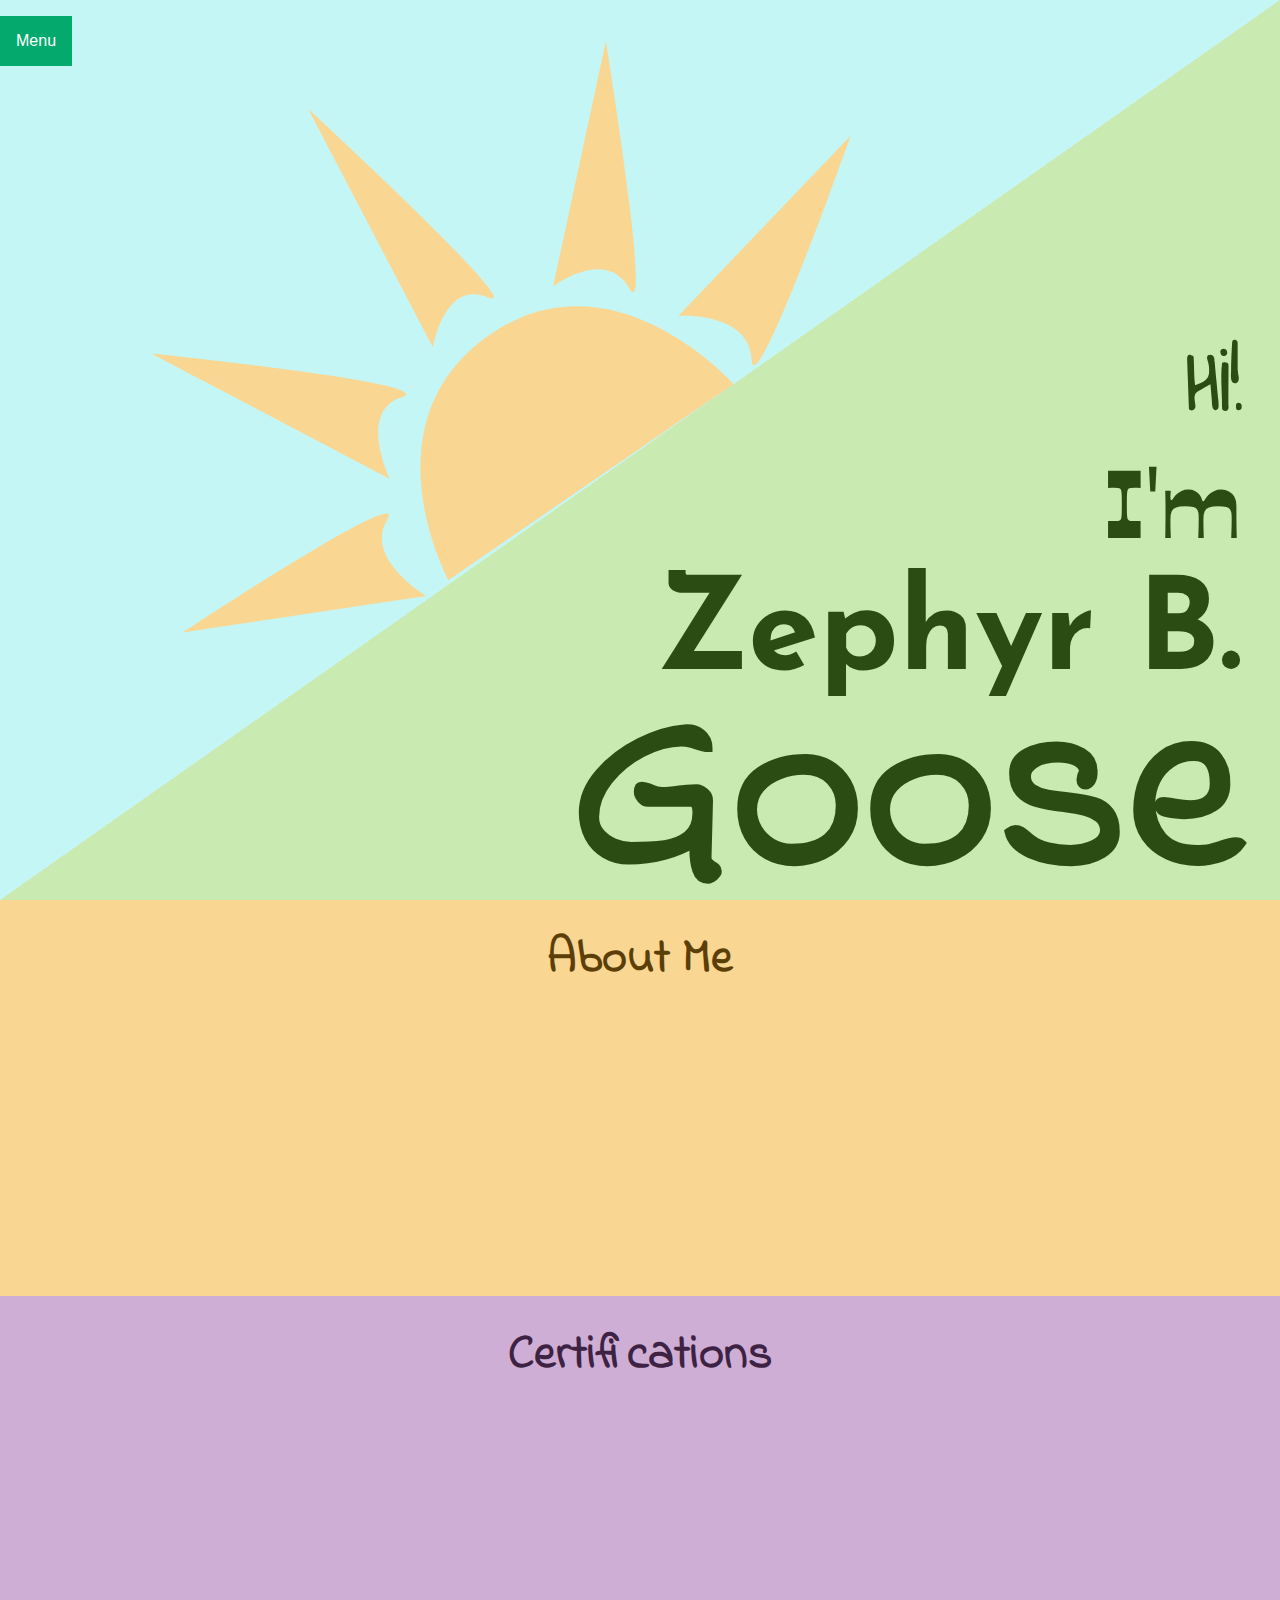
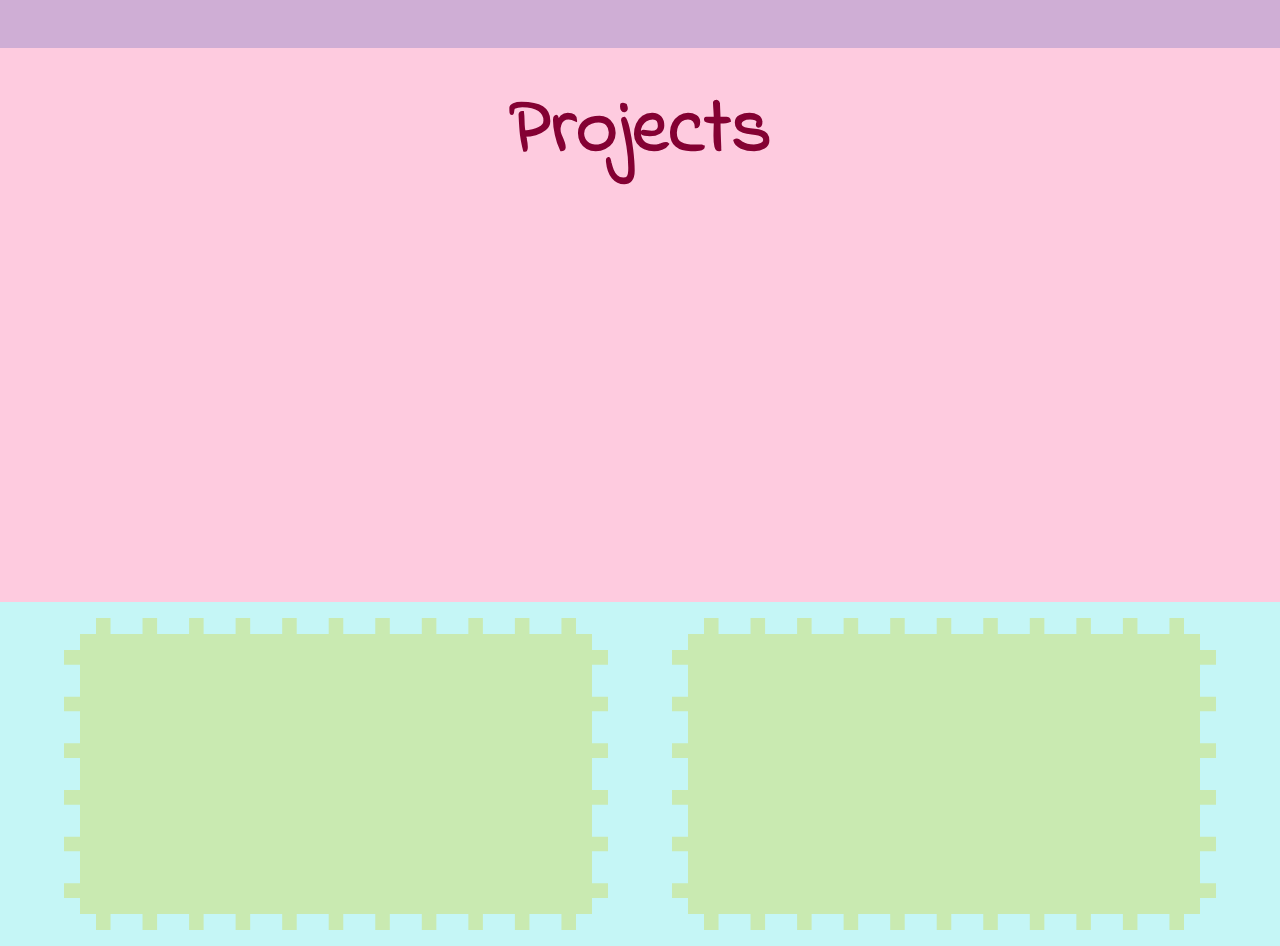
==== commit 40c52697: "Add & Format Sun" ====
--- a/index.html
+++ b/index.html
@@ -15,22 +15,22 @@
 <link rel="manifest" href="./favicon_io/site.webmanifest">
     </head>
     <body>
-        <header>
 
             <header>
                 <nav class="portfolio-nav">
                     <button class="nav-button">Menu</button>
                     <div class="drop-down">
-                     <a href="../index.html">Home</a>
+                     <a href="./index.html">Home</a>
                      <a href="#about">About</a>
                      <a href="#certifications">Certifications</a>
                      <a href="#projects">Projects</a>
                       <a href="./contact.html">Contact</a>
-                        <a href="../images/Zephyr Goose Resume.pdf" target="_blank">Resume</a>
+                        <a href="./images/Zephyr Goose Resume.pdf" target="_blank">Resume</a>
                     </div>
                   </nav>
                   </header>
             <section class="welcome">
+                <object data="./images/sun.svg" width="65%" height="65%"></object>
                   <h1>
                 Hi!
                 <br>
--- a/styles.css
+++ b/styles.css
@@ -45,6 +45,13 @@
     top: 0;
     width: var(--doc-width);
     
+}
+
+.welcome object {
+    position: absolute;
+    rotate: -34.5deg;
+    top: 0%;
+    left: 3%;
 }
 
 nav {
@@ -95,7 +102,7 @@
     font-size: 5rem;
     text-align: right;
     position: relative;
-    top: 20vh;
+    top: 35vh;
     right: 3vw;
     width: var(--doc-width);
     height: var(--doc-height);
@@ -335,7 +342,21 @@
 
 /*footer needs to change right and the end of laptop*/
 
+@media only screen and (max-width: 1220px) {
+    .welcome object {
+        rotate: -35deg;
+        top: 2%;
+        left: 2%;
+    }
+}
+
 @media only screen and (max-width: 1024px) {
+
+    .welcome object {
+        rotate: -45deg;
+        top: 8%;
+        left: 1%;
+    }
     #about {
         font-size: 1rem;
     }
@@ -366,6 +387,25 @@
 
     footer figure {
         padding-bottom: 0.5rem;
+    }
+}
+
+@media only screen and (max-width: 790px) {
+    h1 {
+        font-size: 3rem;
+    }
+    #im {
+        font-size: 4rem;
+    }
+    #zephyr {
+        font-size: 5rem;
+    }
+    #goose {
+        font-size: 12rem;
+    }
+    footer section h3 span::after{
+        content: "\a";
+        white-space: pre;
     }
 }
 
@@ -438,11 +478,6 @@
         width: 80%;
     }
 
-    footer section h3 span::after{
-        content: "\a";
-        white-space: pre;
-    }
-
     footer figure {
         width: 80%;
         margin: 0 auto;
@@ -451,4 +486,50 @@
     #resume-thumbnail {
         width: 80%;
     }
+}
+
+@media only screen and (max-width: 660px) {
+    .welcome {
+        background-image: linear-gradient(to bottom, var(--light-blue) 25%, var(--light-green) 75%);
+    }
+
+    .welcome object {
+        rotate: 180deg;
+        top: -18%;
+        left: 18%;
+    }
+
+    h1 {
+        text-align: center;
+    }
+}
+
+@media only screen and (max-width: 540px) {
+    h1 {
+        font-size: 2rem;
+        top: 50vh;
+    }
+    #im {
+        font-size: 3rem;
+    }
+    #zephyr {
+        font-size: 4rem;
+    }
+    #goose {
+        font-size: 8rem;
+    }
+    .welcome object {
+        top: -22%;
+    }
+}
+@media only screen and (max-width: 375px) {
+    #zephyr {
+        font-size: 3rem;
+    }
+    #goose {
+        font-size: 6rem;
+    }
+    .welcome object {
+        top: -25%;
+    }
 }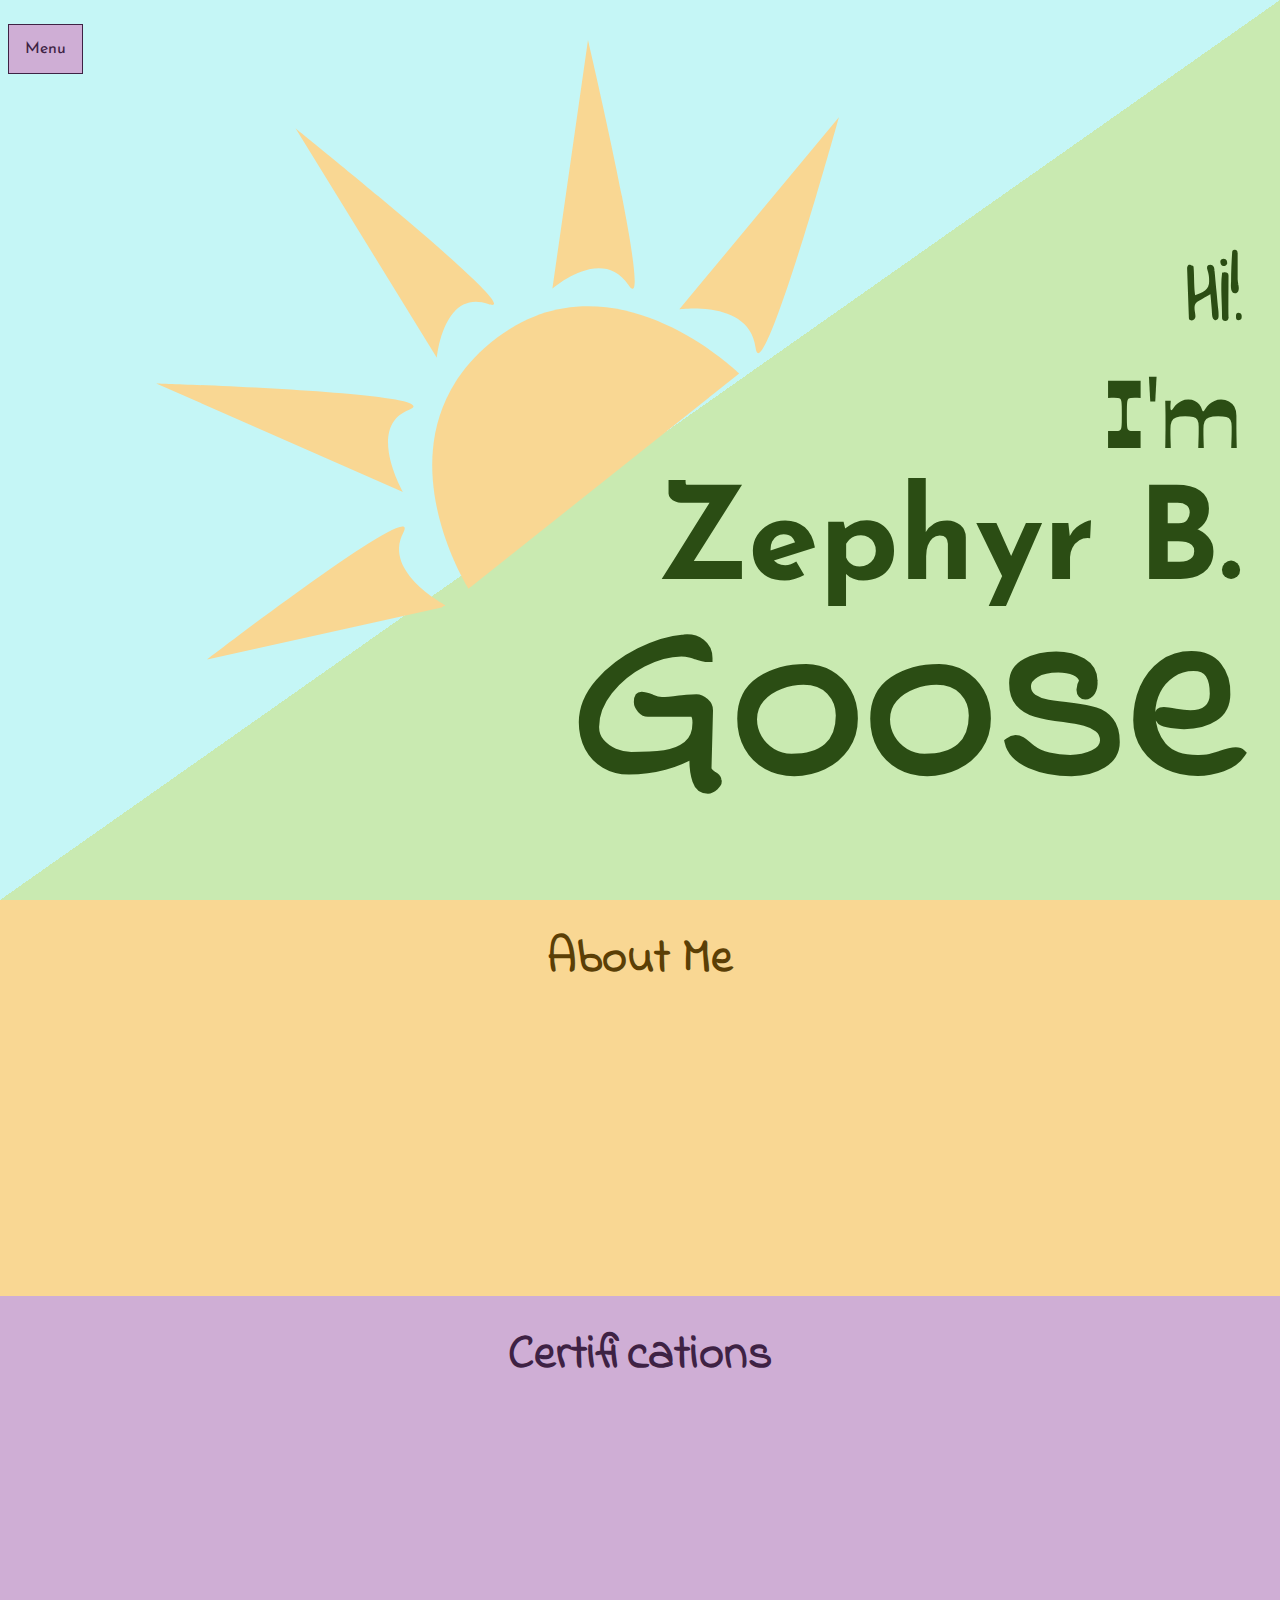
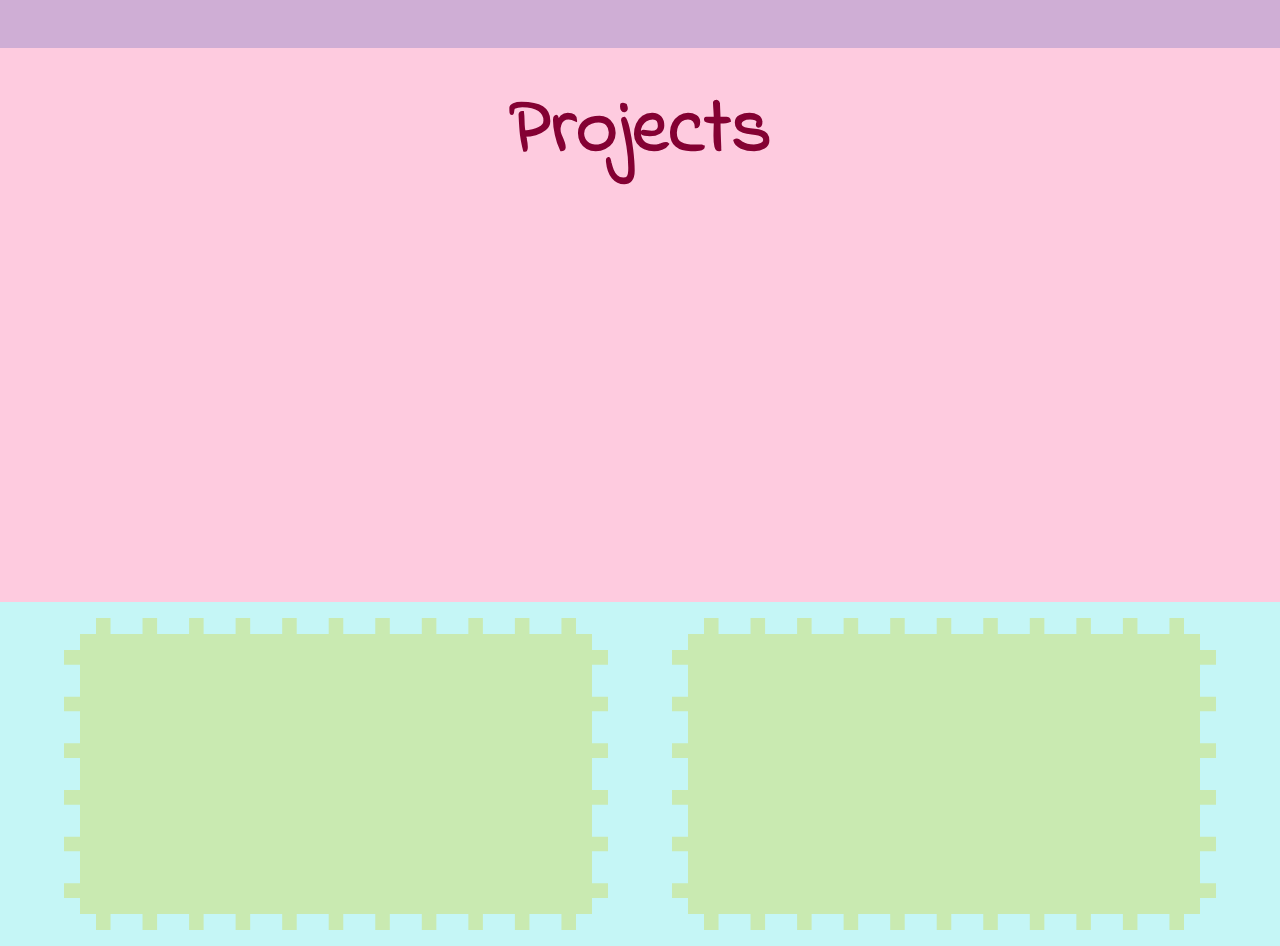
==== commit 890c0e07: "Format Mobile Menu" ====
--- a/index.html
+++ b/index.html
@@ -17,7 +17,7 @@
     <body>
 
             <header>
-                <nav class="portfolio-nav">
+                <nav class="portfolio-nav desktop">
                     <button class="nav-button">Menu</button>
                     <div class="drop-down">
                      <a href="./index.html">Home</a>
@@ -27,6 +27,14 @@
                       <a href="./contact.html">Contact</a>
                         <a href="./images/Zephyr Goose Resume.pdf" target="_blank">Resume</a>
                     </div>
+                  </nav>
+                  <nav id="mobile">
+                    <a href="./index.html">Home</a>
+                     <a href="#about">About</a>
+                     <a href="#certifications">Certifications</a>
+                     <a href="#projects">Projects</a>
+                      <a href="./contact.html">Contact</a>
+                        <a href="./images/Zephyr Goose Resume.pdf" target="_blank">Resume</a>
                   </nav>
                   </header>
             <section class="welcome">
--- a/styles.css
+++ b/styles.css
@@ -49,64 +49,82 @@
 
 .welcome object {
     position: absolute;
-    rotate: -34.5deg;
-    top: 0%;
+    rotate: -38.5deg;
+    top: 1%;
     left: 3%;
 }
 
-nav {
-    font-family: var(--block-1);
-}
-
+#mobile {
+    display: none;
+    background-color: var(--light-purple);
+    color: var(--dark-purple);
+    font-size: 1rem;
+    font-family: var(--block-2);
+    position: fixed;
+}
+
+#mobile a {
+    text-decoration: none; 
+    padding: 1rem;
+}
+
+#mobile a:hover {
+    background-color: white;
+}
 .nav-button {
-    background-color: #04AA6D;
-    color: white;
-    padding: 16px;
-    font-size: 16px;
+    background-color: var(--light-purple);
+    color: var(--dark-purple);
+    padding: 1rem;
+    margin: 0.5rem;
+    font-size: 1rem;
     border: none;
+    font-family: var(--block-2);
+    border: solid 1px var(--dark-purple);
   }
   
-  .portfolio-nav {
+  .desktop {
     position: fixed;
     top: 1rem;
     display: inline-block;
     text-align: left;
     display: flex;
-    font-family:Arial, Helvetica, sans-serif;
+    font-family: var(--block-2);
   }
   
   .drop-down {
     display: none;
     position: absolute;
-    background-color: gray;
+    background-color: var(--light-pink);
     min-width: 160px;
     box-shadow: 0px 8px 16px 0px rgba(0,0,0,0.2);
     z-index: 1;
   }
   
   .drop-down a {
-    color: white;
-    padding: 12px 16px;
+    color: var(--dark-pink);
+    padding: 0.5rem 1rem;
     text-decoration: none;
     display: block;
   }
   
-  .drop-down a:hover {background-color: black;}
+  .drop-down a:hover {background-color: white;}
   
   .portfolio-nav:hover .drop-down {display: block;}
   
-  .portfolio-nav:hover .nav-button {background-color: #3e8e41;}
+  .portfolio-nav:hover .nav-button {background-color: var(--light-purple);}
 
 h1 {
     color: var(--dark-green);
     font-size: 5rem;
     text-align: right;
     position: relative;
-    top: 35vh;
+    top: 25vh;
     right: 3vw;
     width: var(--doc-width);
     height: var(--doc-height);
     font-family: var(--hand-written-2);
+    z-index: 2;
+    background-image: linear-gradient(to bottom right, transparent 40%, var(--light-green) 40%);
 }
 
 #im {
@@ -126,8 +144,6 @@
     font-family: var(--hand-written-1);
     line-height: 0.75;
 }
-
-/*main*/
 
 main {
     width: var(--doc-width);
@@ -189,8 +205,6 @@
 
 }
 
-/*about is good until tablet*/
-
 #certifications {
     background-color: var(--light-purple);
     color: var(--dark-purple);
@@ -271,7 +285,6 @@
     width: 100%;
 }
 
-/*Projects is good until mobile*/
 
 footer {
     background-color: var(--light-blue);
@@ -348,6 +361,15 @@
         top: 2%;
         left: 2%;
     }
+
+    h1 {
+        top: 5%;
+        background-image: linear-gradient(to bottom right, transparent 50%, var(--light-green) 50%);
+    }
+    
+    #zephyr {
+        font-size: 6rem;
+    }
 }
 
 @media only screen and (max-width: 1024px) {
@@ -357,6 +379,15 @@
         top: 8%;
         left: 1%;
     }
+    h1 {
+        top: 15%;
+    }
+    #zephyr {
+        font-size: 5rem;
+    }    
+    #goose {
+        font-size: 12rem;
+    }
     #about {
         font-size: 1rem;
     }
@@ -393,6 +424,7 @@
 @media only screen and (max-width: 790px) {
     h1 {
         font-size: 3rem;
+        top: 30%;
     }
     #im {
         font-size: 4rem;
@@ -491,6 +523,7 @@
 @media only screen and (max-width: 660px) {
     .welcome {
         background-image: linear-gradient(to bottom, var(--light-blue) 25%, var(--light-green) 75%);
+        top: 5%;
     }
 
     .welcome object {
@@ -501,6 +534,17 @@
 
     h1 {
         text-align: center;
+        background-image: none;
+    }
+
+    .desktop {
+        display: none;
+    }
+
+    #mobile {
+        display: flex;
+        width: 100%;
+        justify-content: space-evenly;
     }
 }
 
